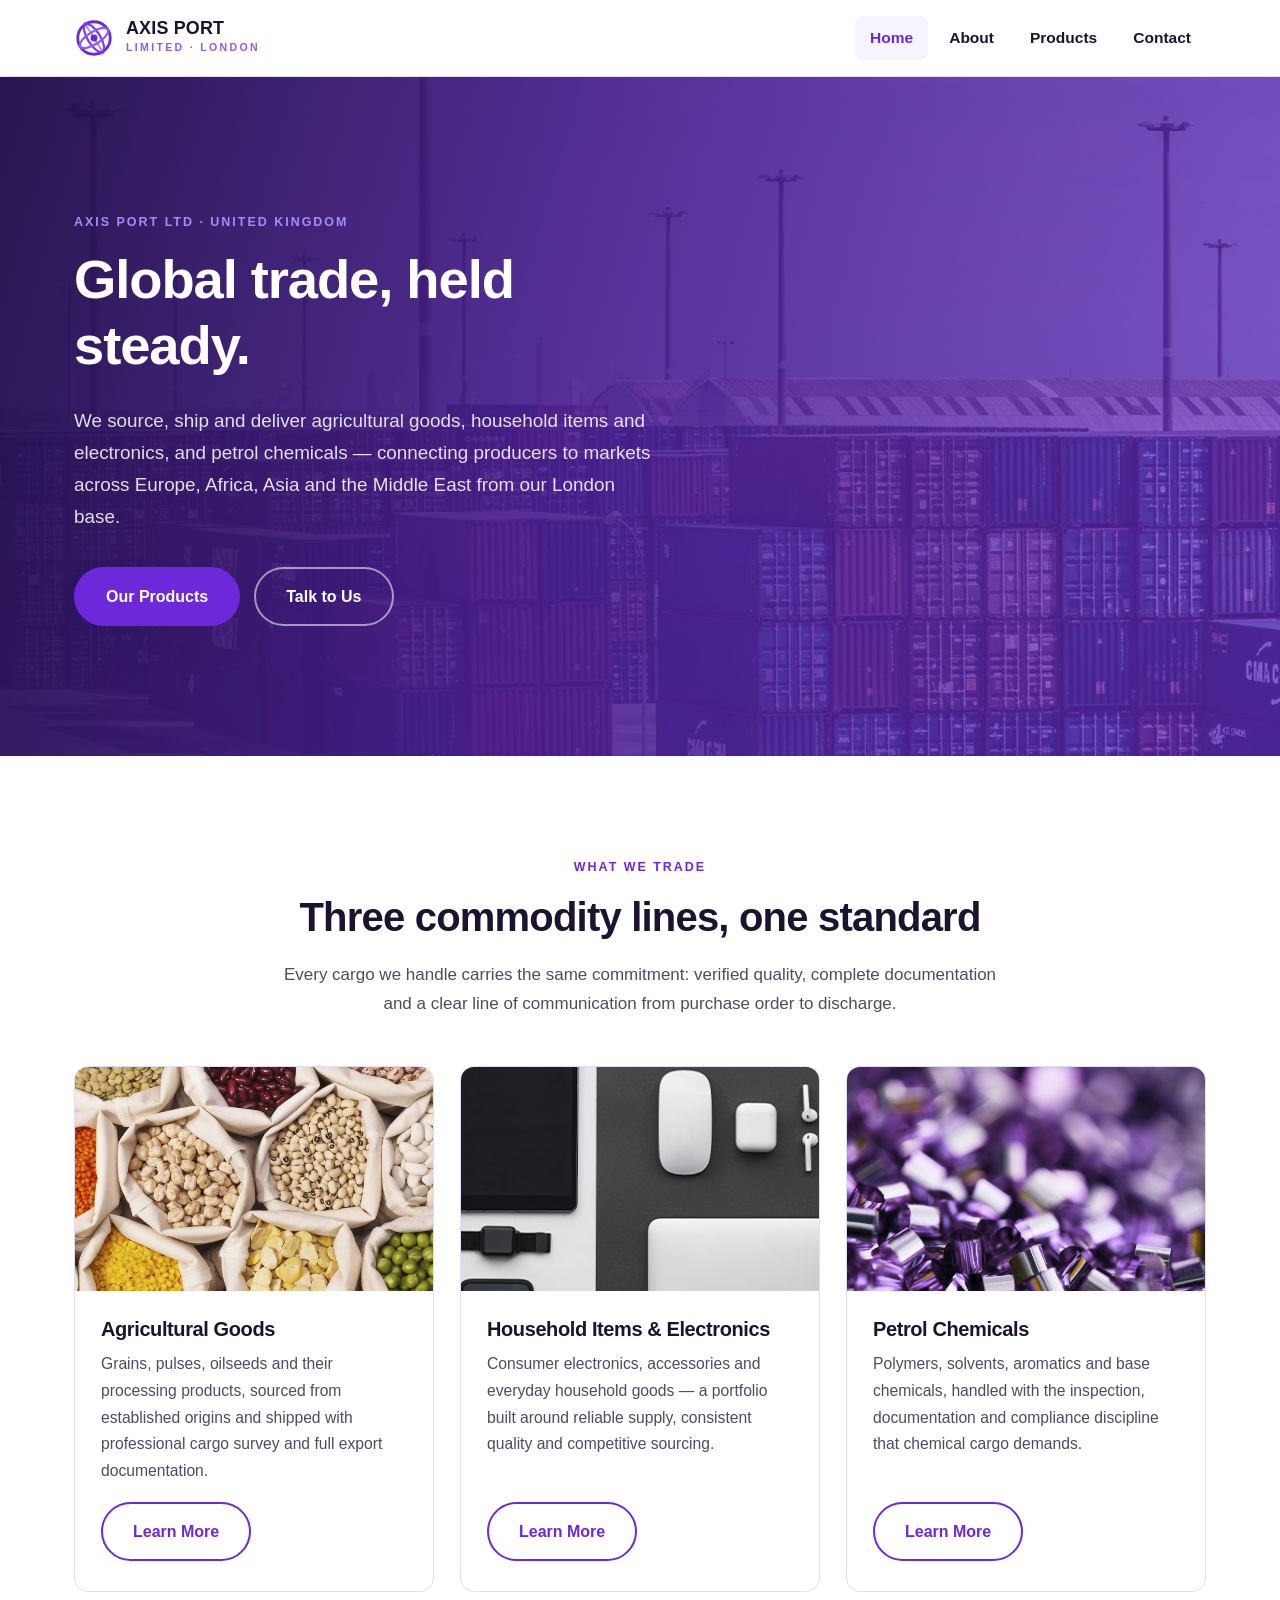
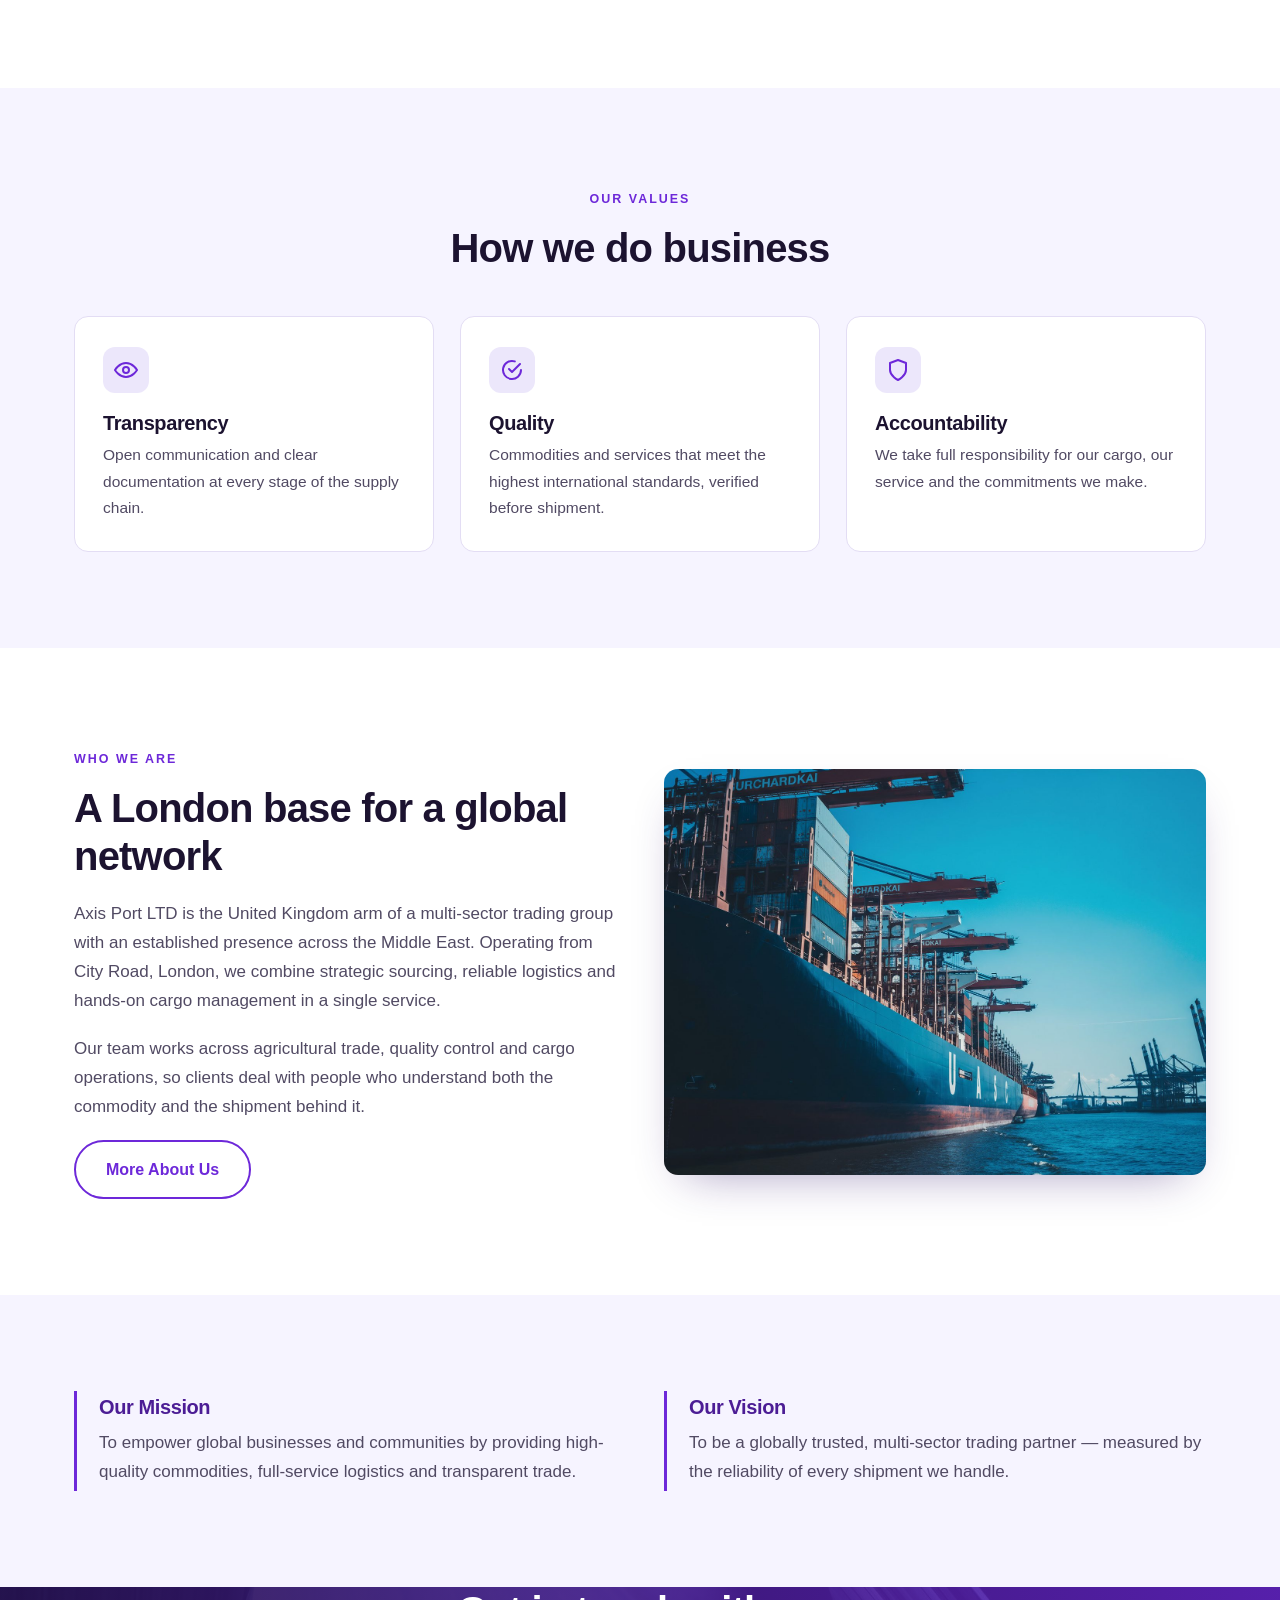
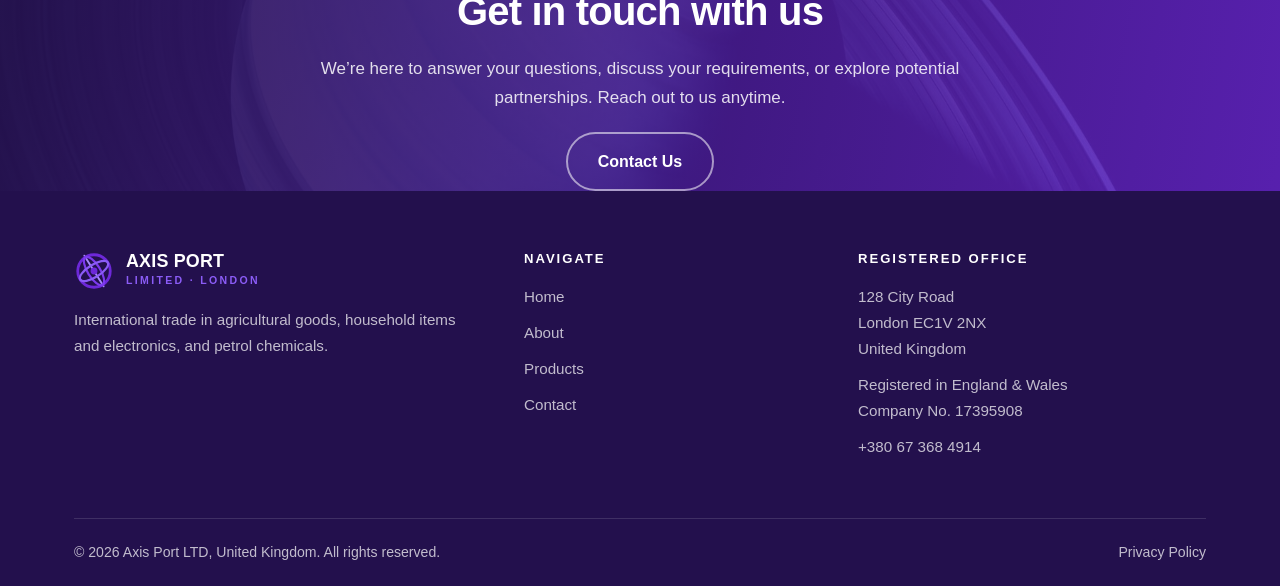
==== index.html @ 53361028 "Axis Port LTD static site Five pages, one stylesheet, no build step. Mobile nav is a checkbox and a " ====
<!DOCTYPE html>
<html lang="en-GB">
<head>
<meta charset="utf-8">
<meta name="viewport" content="width=device-width, initial-scale=1">
<title>Axis Port LTD — International Trade | London, United Kingdom</title>
<meta name="description" content="Axis Port LTD is a London-based international trading company supplying agricultural goods, household items and electronics, and petrol chemicals to markets worldwide.">
<link rel="canonical" href="https://axisport.uk/">
<meta property="og:type" content="website">
<meta property="og:site_name" content="Axis Port LTD">
<meta property="og:url" content="https://axisport.uk/">
<meta property="og:title" content="Axis Port LTD — International Trade | London, United Kingdom">
<meta property="og:description" content="Axis Port LTD is a London-based international trading company supplying agricultural goods, household items and electronics, and petrol chemicals to markets worldwide.">
<meta property="og:image" content="https://axisport.uk/img/og-card.jpg">
<meta property="og:image:width" content="1200">
<meta property="og:image:height" content="630">
<meta name="twitter:card" content="summary_large_image">
<link rel="icon" href="favicon.svg" type="image/svg+xml">
<link rel="stylesheet" href="css/style.css">
</head>
<body>

<header class="site-header">
  <div class="wrap">
    <a class="brand" href="index.html">
      <img src="img/logo-mark.svg" alt="" width="40" height="40">
      <span>
        <span class="brand-name">AXIS PORT</span>
        <span class="brand-sub">Limited &middot; London</span>
      </span>
    </a>
    <input type="checkbox" id="nav-toggle">
    <label class="nav-btn" for="nav-toggle" aria-label="Menu"><span></span></label>
    <nav class="nav">
      <a href="index.html" aria-current="page">Home</a>
      <a href="about.html">About</a>
      <a href="products.html">Products</a>
      <a href="contact.html">Contact</a>
    </nav>
  </div>
</header>

<div class="hero">
  <img class="hero-bg" src="img/hero-port.jpg" alt="" aria-hidden="true">
  <div class="wrap">
    <span class="eyebrow">Axis Port LTD &middot; United Kingdom</span>
    <h1>Global trade, held steady.</h1>
    <p>We source, ship and deliver agricultural goods, household items and electronics, and petrol chemicals &mdash; connecting producers to markets across Europe, Africa, Asia and the Middle East from our London base.</p>
    <div class="hero-actions">
      <a class="btn btn-primary" href="products.html">Our Products</a>
      <a class="btn btn-ghost" href="contact.html">Talk to Us</a>
    </div>
  </div>
</div>

<section>
  <div class="wrap">
    <div class="center measure" style="margin-bottom:48px">
      <span class="eyebrow">What we trade</span>
      <h2>Three commodity lines, one standard</h2>
      <p>Every cargo we handle carries the same commitment: verified quality, complete documentation and a clear line of communication from purchase order to discharge.</p>
    </div>

    <div class="grid grid-3">
      <article class="card">
        <img class="card-img" src="img/agricultural.jpg" alt="Grains, pulses and oilseeds">
        <div class="card-body">
          <h3>Agricultural Goods</h3>
          <p>Grains, pulses, oilseeds and their processing products, sourced from established origins and shipped with professional cargo survey and full export documentation.</p>
          <a class="btn btn-outline" href="products.html#agricultural">Learn More</a>
        </div>
      </article>

      <article class="card">
        <img class="card-img" src="img/electronics.jpg" alt="Consumer electronics and accessories">
        <div class="card-body">
          <h3>Household Items &amp; Electronics</h3>
          <p>Consumer electronics, accessories and everyday household goods &mdash; a portfolio built around reliable supply, consistent quality and competitive sourcing.</p>
          <a class="btn btn-outline" href="products.html#household">Learn More</a>
        </div>
      </article>

      <article class="card">
        <img class="card-img img-oil" src="img/petrochemicals.jpg" alt="Petrol chemical products">
        <div class="card-body">
          <h3>Petrol Chemicals</h3>
          <p>Polymers, solvents, aromatics and base chemicals, handled with the inspection, documentation and compliance discipline that chemical cargo demands.</p>
          <a class="btn btn-outline" href="products.html#petrol-chemicals">Learn More</a>
        </div>
      </article>
    </div>
  </div>
</section>

<section class="section-tint">
  <div class="wrap">
    <div class="center measure" style="margin-bottom:44px">
      <span class="eyebrow">Our values</span>
      <h2>How we do business</h2>
    </div>
    <div class="grid grid-3">
      <div class="value">
        <div class="icon"><svg viewBox="0 0 24 24" fill="none" stroke="currentColor" stroke-width="2" stroke-linecap="round" stroke-linejoin="round"><path d="M1 12s4-7 11-7 11 7 11 7-4 7-11 7S1 12 1 12z"/><circle cx="12" cy="12" r="3"/></svg></div>
        <h3>Transparency</h3>
        <p>Open communication and clear documentation at every stage of the supply chain.</p>
      </div>
      <div class="value">
        <div class="icon"><svg viewBox="0 0 24 24" fill="none" stroke="currentColor" stroke-width="2" stroke-linecap="round" stroke-linejoin="round"><path d="M9 11l3 3 8-8"/><path d="M21 12a9 9 0 11-6.2-8.6"/></svg></div>
        <h3>Quality</h3>
        <p>Commodities and services that meet the highest international standards, verified before shipment.</p>
      </div>
      <div class="value">
        <div class="icon"><svg viewBox="0 0 24 24" fill="none" stroke="currentColor" stroke-width="2" stroke-linecap="round" stroke-linejoin="round"><path d="M12 22s8-4 8-10V5l-8-3-8 3v7c0 6 8 10 8 10z"/></svg></div>
        <h3>Accountability</h3>
        <p>We take full responsibility for our cargo, our service and the commitments we make.</p>
      </div>
    </div>
  </div>
</section>

<section>
  <div class="wrap grid grid-2">
    <div>
      <span class="eyebrow">Who we are</span>
      <h2>A London base for a global network</h2>
      <p>Axis Port LTD is the United Kingdom arm of a multi-sector trading group with an established presence across the Middle East. Operating from City Road, London, we combine strategic sourcing, reliable logistics and hands-on cargo management in a single service.</p>
      <p>Our team works across agricultural trade, quality control and cargo operations, so clients deal with people who understand both the commodity and the shipment behind it.</p>
      <a class="btn btn-outline" href="about.html">More About Us</a>
    </div>
    <img class="split-img" src="img/ship.jpg" alt="Container vessel loading at port">
  </div>
</section>

<section class="section-tint">
  <div class="wrap grid grid-2">
    <div class="pillar">
      <h3>Our Mission</h3>
      <p>To empower global businesses and communities by providing high-quality commodities, full-service logistics and transparent trade.</p>
    </div>
    <div class="pillar">
      <h3>Our Vision</h3>
      <p>To be a globally trusted, multi-sector trading partner &mdash; measured by the reliability of every shipment we handle.</p>
    </div>
  </div>
</section>

<div class="cta">
  <img class="cta-bg" src="img/cta.jpg" alt="" aria-hidden="true">
  <section class="wrap center measure">
    <h2>Get in touch with us</h2>
    <p>We&rsquo;re here to answer your questions, discuss your requirements, or explore potential partnerships. Reach out to us anytime.</p>
    <a class="btn btn-ghost" href="contact.html">Contact Us</a>
  </section>
</div>

<footer class="site-footer">
  <div class="wrap">
    <div class="footer-grid">
      <div>
        <a class="brand" href="index.html" style="margin-bottom:16px">
          <img src="img/logo-mark.svg" alt="" width="40" height="40">
          <span>
            <span class="brand-name">AXIS PORT</span>
            <span class="brand-sub">Limited &middot; London</span>
          </span>
        </a>
        <p>International trade in agricultural goods, household items and electronics, and petrol chemicals.</p>
      </div>
      <div>
        <h4>Navigate</h4>
        <ul>
          <li><a href="index.html">Home</a></li>
          <li><a href="about.html">About</a></li>
          <li><a href="products.html">Products</a></li>
          <li><a href="contact.html">Contact</a></li>
        </ul>
      </div>
      <div>
        <h4>Registered Office</h4>
        <ul>
          <li>128 City Road<br>London EC1V 2NX<br>United Kingdom</li>
          <li>Registered in England &amp; Wales<br>Company No. 17395908</li>
          <li><a href="tel:+380673684914">+380 67 368 4914</a></li>
        </ul>
      </div>
    </div>
    <div class="footer-bottom">
      <span>&copy; 2026 Axis Port LTD, United Kingdom. All rights reserved.</span>
      <a href="privacy.html">Privacy Policy</a>
    </div>
  </div>
</footer>

</body>
</html>
---- css/style.css ----
/* Axis Port LTD — one stylesheet, no build step, no dependencies. */

:root {
  --purple: #6d28d9;
  --purple-dark: #4c1d95;
  --purple-deep: #23104d;
  --purple-light: #8b5cf6;
  --purple-pale: #a78bfa;
  --tint: #f6f4ff;
  --tint-2: #ece7fb;
  --ink: #1c1330;
  --body: #514a63;
  --line: #e3ddf4;
  --white: #fff;
  --wrap: 1180px;
  --radius: 14px;
  --shadow: 0 18px 45px -22px rgba(45, 16, 105, .45);
}

* { box-sizing: border-box; }

html { scroll-behavior: smooth; }

body {
  margin: 0;
  font: 400 17px/1.7 -apple-system, BlinkMacSystemFont, "Segoe UI", Roboto, "Helvetica Neue", Arial, sans-serif;
  color: var(--body);
  background: var(--white);
  -webkit-font-smoothing: antialiased;
}

h1, h2, h3, h4 { color: var(--ink); line-height: 1.2; margin: 0 0 .5em; font-weight: 700; letter-spacing: -.02em; }
h1 { font-size: clamp(2.1rem, 5vw, 3.4rem); }
h2 { font-size: clamp(1.7rem, 3.6vw, 2.5rem); }
h3 { font-size: 1.25rem; }
p { margin: 0 0 1.1em; }
a { color: var(--purple); }
img { max-width: 100%; display: block; }

.wrap { width: 100%; max-width: var(--wrap); margin: 0 auto; padding: 0 24px; }
.eyebrow {
  display: inline-block; font-size: .78rem; font-weight: 700; letter-spacing: .16em;
  text-transform: uppercase; color: var(--purple); margin-bottom: 14px;
}
.lead { font-size: 1.15rem; }
.center { text-align: center; }
.measure { max-width: 720px; margin-inline: auto; }

/* ---------- buttons ---------- */
.btn {
  display: inline-block; padding: 14px 30px; border-radius: 999px; text-decoration: none;
  font-weight: 600; font-size: 1rem; border: 2px solid transparent; transition: .18s ease;
}
.btn-primary { background: var(--purple); color: var(--white); box-shadow: var(--shadow); }
.btn-primary:hover { background: var(--purple-dark); transform: translateY(-2px); }
.btn-ghost { border-color: rgba(255, 255, 255, .55); color: var(--white); }
.btn-ghost:hover { background: var(--white); color: var(--purple-dark); border-color: var(--white); }
.btn-outline { border-color: var(--purple); color: var(--purple); }
.btn-outline:hover { background: var(--purple); color: var(--white); }

/* ---------- header ---------- */
.site-header {
  position: sticky; top: 0; z-index: 50; background: rgba(255, 255, 255, .94);
  backdrop-filter: blur(10px); border-bottom: 1px solid var(--line);
}
.site-header .wrap { display: flex; align-items: center; justify-content: space-between; gap: 20px; min-height: 76px; }

.brand { display: flex; align-items: center; gap: 12px; text-decoration: none; }
.brand svg, .brand img { width: 40px; height: 40px; flex: none; }
.brand-name { display: block; font-weight: 800; font-size: 1.12rem; letter-spacing: .01em; color: var(--ink); line-height: 1.1; }
.brand-sub { display: block; font-size: .66rem; letter-spacing: .22em; text-transform: uppercase; color: var(--purple-light); font-weight: 600; }

.nav { display: flex; align-items: center; gap: 6px; }
.nav a {
  text-decoration: none; color: var(--ink); font-weight: 600; font-size: .97rem;
  padding: 9px 15px; border-radius: 8px;
}
.nav a:hover { background: var(--tint); color: var(--purple); }
.nav a[aria-current="page"] { color: var(--purple); background: var(--tint); }

/* CSS-only mobile menu — no JS */
#nav-toggle { position: absolute; width: 0; height: 0; opacity: 0; pointer-events: none; }
.nav-btn { display: none; cursor: pointer; padding: 10px; border-radius: 8px; line-height: 0; }
.nav-btn:hover { background: var(--tint); }
.nav-btn span, .nav-btn span::before, .nav-btn span::after {
  display: block; width: 24px; height: 2px; background: var(--ink); border-radius: 2px; content: "";
}
.nav-btn span::before { transform: translateY(-7px); }
.nav-btn span::after { transform: translateY(5px); }

/* ---------- hero ---------- */
.hero { position: relative; color: var(--white); overflow: hidden; background: var(--purple-deep); }
.hero::before {
  content: ""; position: absolute; inset: 0;
  background: linear-gradient(105deg, rgba(35, 16, 77, .96) 0%, rgba(76, 29, 149, .88) 45%, rgba(109, 40, 217, .62) 100%);
  z-index: 1;
}
.hero-bg { position: absolute; inset: 0; width: 100%; height: 100%; object-fit: cover; filter: saturate(.55); }
.hero .wrap { position: relative; z-index: 2; padding-block: clamp(72px, 12vw, 130px); }
.hero h1 { color: var(--white); max-width: 15ch; }
.hero .eyebrow { color: var(--purple-pale); }
.hero p { color: rgba(255, 255, 255, .86); font-size: 1.18rem; max-width: 56ch; }
.hero-actions { display: flex; flex-wrap: wrap; gap: 14px; margin-top: 34px; }

.page-head { background: linear-gradient(115deg, var(--purple-deep), var(--purple-dark) 70%); color: var(--white); }
.page-head .wrap { padding-block: clamp(56px, 8vw, 92px); }
.page-head h1 { color: var(--white); margin: 0; }
.page-head p { color: rgba(255, 255, 255, .82); max-width: 62ch; margin: 14px 0 0; }

/* ---------- sections ---------- */
section { padding-block: clamp(56px, 8vw, 96px); }
.section-tint { background: var(--tint); }

.grid { display: grid; gap: 26px; }
.grid-3 { grid-template-columns: repeat(auto-fit, minmax(280px, 1fr)); }
.grid-2 { grid-template-columns: repeat(auto-fit, minmax(320px, 1fr)); align-items: center; gap: 48px; }

/* product / service cards */
.card {
  background: var(--white); border: 1px solid var(--line); border-radius: var(--radius);
  overflow: hidden; display: flex; flex-direction: column; transition: .2s ease;
}
.card:hover { transform: translateY(-4px); box-shadow: var(--shadow); border-color: var(--purple-pale); }
.card-img { aspect-ratio: 16 / 10; width: 100%; object-fit: cover; }
.card-body { padding: 26px 26px 30px; flex: 1; display: flex; flex-direction: column; }
.card-body p { font-size: .98rem; }
.card-body .btn { align-self: flex-start; margin-top: auto; }

/* petrochemicals photo is a stand-in: teal source shifted onto the brand purple.
   ponytail: delete this rule once a real petrochemicals photograph replaces img/petrochemicals.jpg */
.img-oil { filter: hue-rotate(85deg) saturate(.85); }

/* values */
.value { background: var(--white); border-radius: var(--radius); padding: 30px 28px; border: 1px solid var(--line); }
.value .icon {
  width: 46px; height: 46px; border-radius: 12px; background: var(--tint-2); color: var(--purple);
  display: grid; place-items: center; margin-bottom: 18px;
}
.value .icon svg { width: 24px; height: 24px; }
.value h3 { margin-bottom: .35em; }
.value p { margin: 0; font-size: .97rem; }

/* split image blocks */
.split-img { border-radius: var(--radius); box-shadow: var(--shadow); width: 100%; aspect-ratio: 4 / 3; object-fit: cover; }

/* mission / vision */
.pillar { border-left: 3px solid var(--purple); padding: 4px 0 4px 22px; }
.pillar h3 { color: var(--purple-dark); }
.pillar p { margin: 0; }

/* product detail rows */
.detail { display: grid; grid-template-columns: repeat(auto-fit, minmax(320px, 1fr)); gap: 48px; align-items: center; }
.detail + .detail { margin-top: clamp(56px, 8vw, 90px); }
.detail:nth-child(even) .detail-media { order: 2; }
.ticks { list-style: none; padding: 0; margin: 0 0 1.2em; }
.ticks li { position: relative; padding-left: 30px; margin-bottom: 10px; }
.ticks li::before {
  content: ""; position: absolute; left: 0; top: .55em; width: 14px; height: 8px;
  border-left: 2.5px solid var(--purple); border-bottom: 2.5px solid var(--purple);
  transform: rotate(-45deg);
}

/* ---------- CTA band ---------- */
.cta { position: relative; color: var(--white); background: var(--purple-deep); overflow: hidden; }
.cta::before {
  content: ""; position: absolute; inset: 0; z-index: 1;
  background: linear-gradient(100deg, rgba(35, 16, 77, .95), rgba(109, 40, 217, .8));
}
.cta-bg { position: absolute; inset: 0; width: 100%; height: 100%; object-fit: cover; }
.cta .wrap { position: relative; z-index: 2; }
.cta h2 { color: var(--white); }
.cta p { color: rgba(255, 255, 255, .85); }

/* ---------- contact ---------- */
.contact-grid { display: grid; grid-template-columns: minmax(280px, 380px) 1fr; gap: 48px; align-items: start; }
.info-item { display: flex; gap: 16px; margin-bottom: 28px; }
.info-item .icon {
  width: 42px; height: 42px; flex: none; border-radius: 11px; background: var(--tint-2);
  color: var(--purple); display: grid; place-items: center;
}
.info-item .icon svg { width: 21px; height: 21px; }
.info-item h3 { font-size: .8rem; letter-spacing: .14em; text-transform: uppercase; color: var(--purple); margin-bottom: 4px; }
.info-item p { margin: 0; color: var(--ink); }
.info-item a { color: var(--ink); text-decoration: none; }
.info-item a:hover { color: var(--purple); text-decoration: underline; }

form { background: var(--tint); border: 1px solid var(--line); border-radius: var(--radius); padding: 32px; }
label { display: block; font-weight: 600; font-size: .9rem; color: var(--ink); margin-bottom: 7px; }
form input, form textarea {
  width: 100%; padding: 13px 15px; margin-bottom: 20px; font: inherit; font-size: 1rem;
  color: var(--ink); background: var(--white); border: 1px solid var(--line); border-radius: 10px;
}
form input:focus, form textarea:focus { outline: 2px solid var(--purple-light); outline-offset: 1px; border-color: transparent; }
textarea { min-height: 150px; resize: vertical; }
button.btn { cursor: pointer; font-family: inherit; }
.form-note { font-size: .85rem; margin: 14px 0 0; }

.map { border: 0; width: 100%; height: 340px; border-radius: var(--radius); filter: grayscale(.3); }

/* ---------- legal pages ---------- */
.prose { max-width: 760px; }
.prose h2 { font-size: 1.4rem; margin-top: 2em; }

/* ---------- footer ---------- */
.site-footer { background: var(--purple-deep); color: rgba(255, 255, 255, .72); padding-block: 60px 0; font-size: .95rem; }
.site-footer h4 { color: var(--white); font-size: .82rem; letter-spacing: .15em; text-transform: uppercase; margin-bottom: 18px; }
.footer-grid { display: grid; grid-template-columns: 1.4fr 1fr 1.2fr; gap: 44px; }
.site-footer .brand-name { color: var(--white); }
.site-footer a { color: rgba(255, 255, 255, .72); text-decoration: none; }
.site-footer a:hover { color: var(--white); text-decoration: underline; }
.site-footer ul { list-style: none; padding: 0; margin: 0; }
.site-footer li { margin-bottom: 10px; }
.footer-bottom {
  margin-top: 48px; border-top: 1px solid rgba(255, 255, 255, .13); padding-block: 22px;
  display: flex; flex-wrap: wrap; gap: 12px; justify-content: space-between; font-size: .88rem;
}

/* ---------- responsive ---------- */
@media (max-width: 860px) {
  .nav-btn { display: block; }
  .nav {
    position: absolute; top: 100%; left: 0; right: 0; flex-direction: column; align-items: stretch;
    background: var(--white); border-bottom: 1px solid var(--line); padding: 10px 16px 18px; gap: 2px; display: none;
  }
  #nav-toggle:checked ~ .nav { display: flex; }
  .nav a { padding: 12px 14px; }
  .contact-grid, .footer-grid { grid-template-columns: 1fr; gap: 36px; }
  .detail:nth-child(even) .detail-media { order: 0; }
}
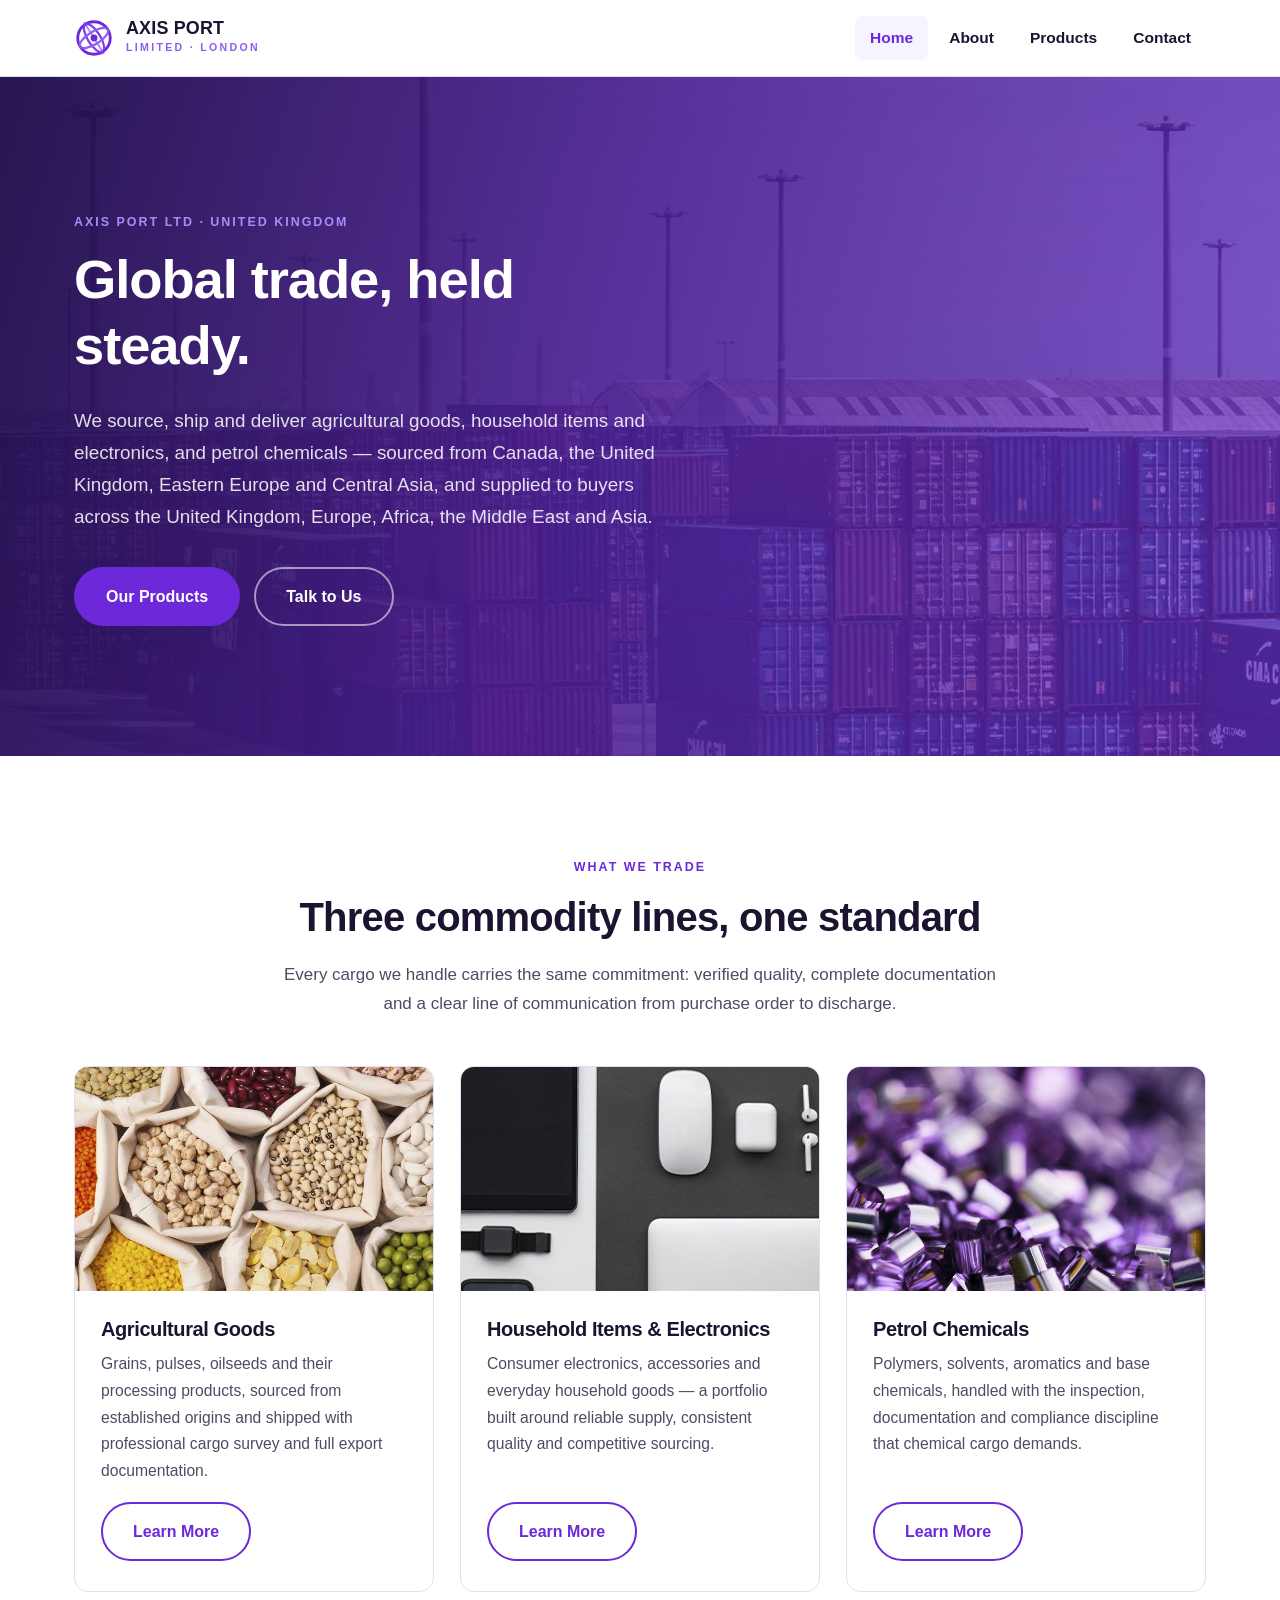
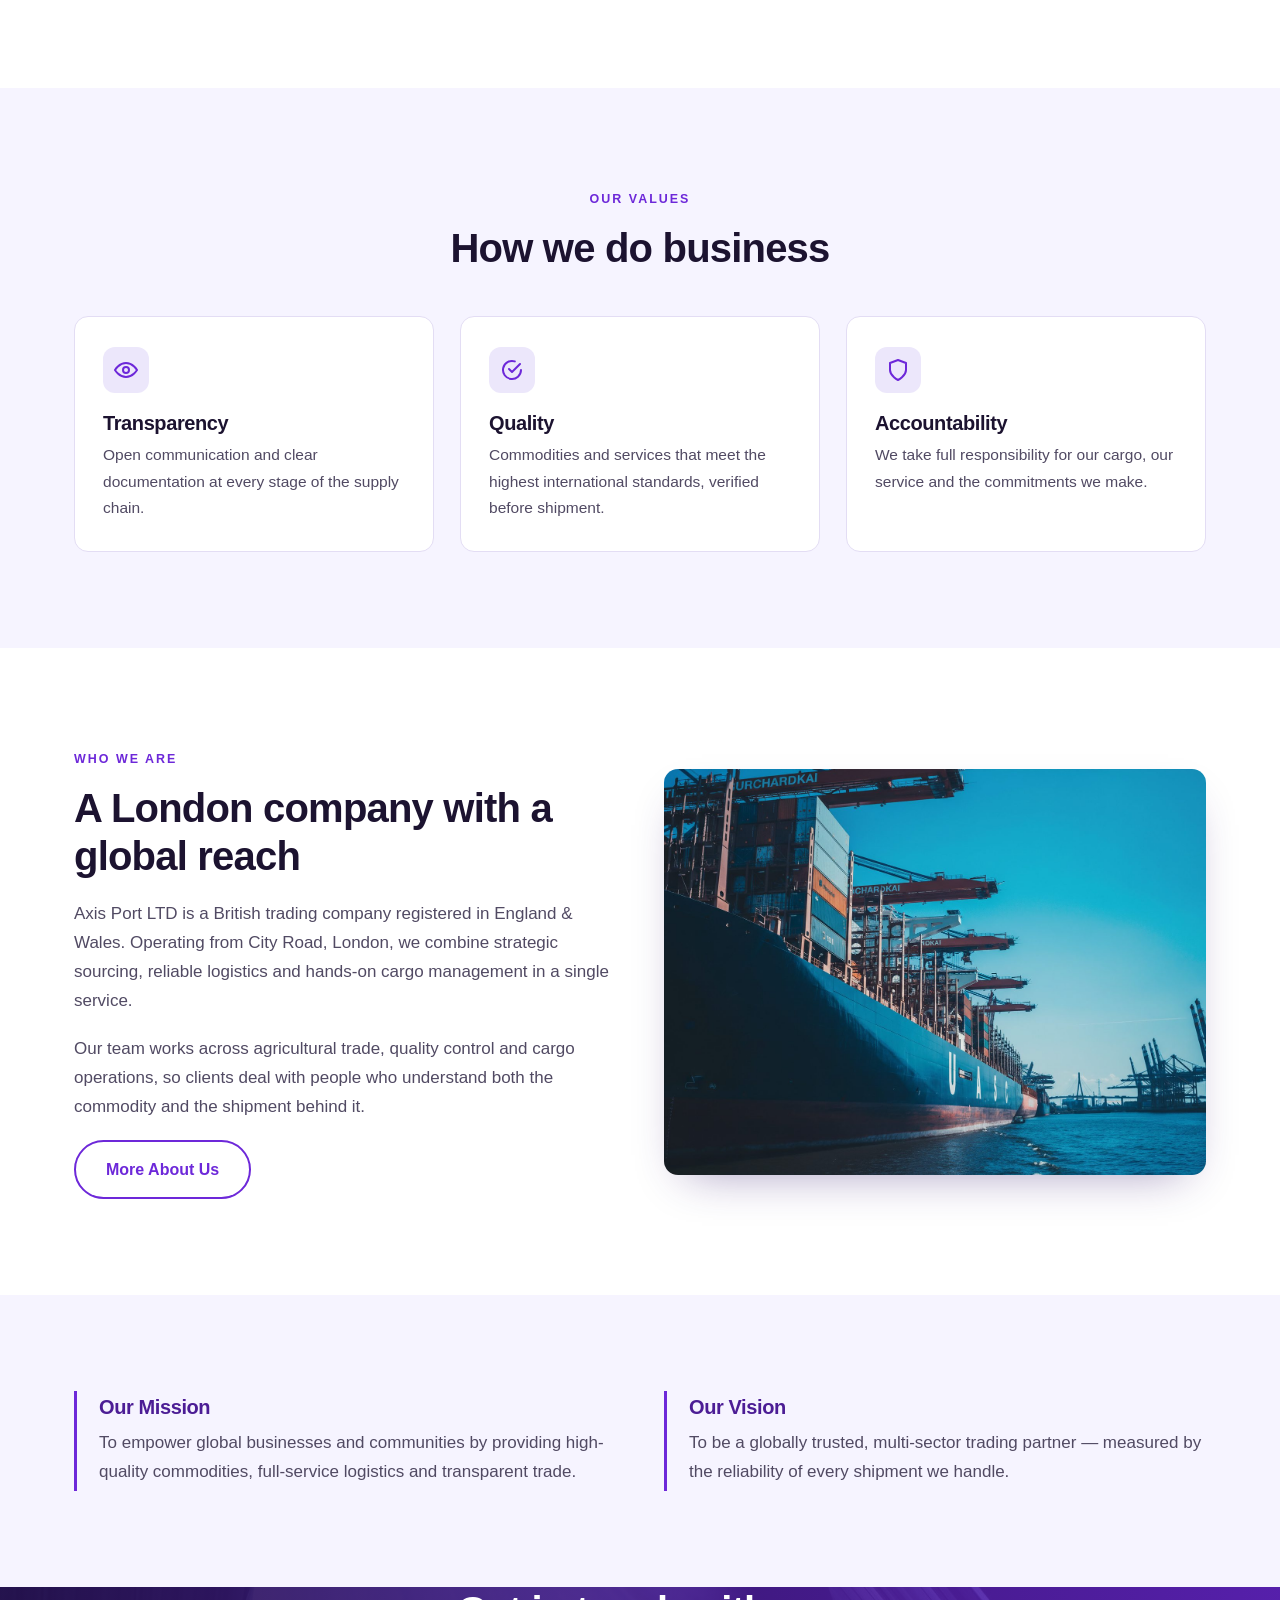
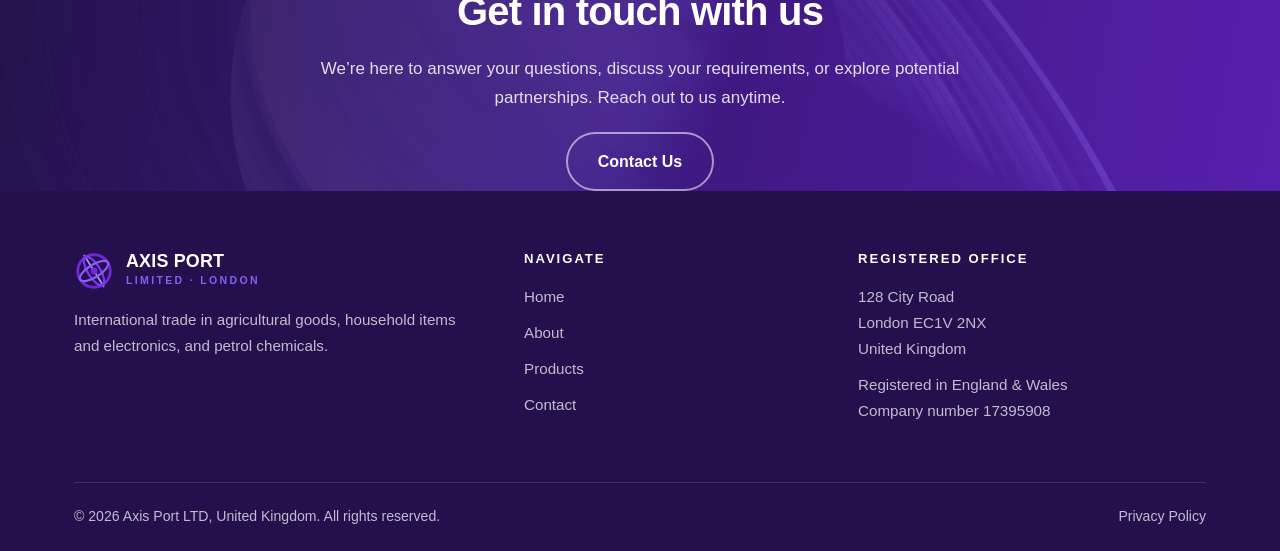
==== commit 7969cb43: "Reposition as a standalone British company; fix Search Console issues - Remove the Ukrainian phone n" ====
--- a/index.html
+++ b/index.html
@@ -4,25 +4,32 @@
 <meta charset="utf-8">
 <meta name="viewport" content="width=device-width, initial-scale=1">
 <title>Axis Port LTD — International Trade | London, United Kingdom</title>
-<meta name="description" content="Axis Port LTD is a London-based international trading company supplying agricultural goods, household items and electronics, and petrol chemicals to markets worldwide.">
+<meta name="description" content="Axis Port LTD is a London-based international trading company supplying agricultural goods, household items and electronics, and petrol chemicals from Canada, the United Kingdom, Eastern Europe and Central Asia to markets worldwide.">
 <link rel="canonical" href="https://axisport.uk/">
 <meta property="og:type" content="website">
+<meta property="og:locale" content="en_GB">
 <meta property="og:site_name" content="Axis Port LTD">
 <meta property="og:url" content="https://axisport.uk/">
 <meta property="og:title" content="Axis Port LTD — International Trade | London, United Kingdom">
-<meta property="og:description" content="Axis Port LTD is a London-based international trading company supplying agricultural goods, household items and electronics, and petrol chemicals to markets worldwide.">
+<meta property="og:description" content="Axis Port LTD is a London-based international trading company supplying agricultural goods, household items and electronics, and petrol chemicals from Canada, the United Kingdom, Eastern Europe and Central Asia to markets worldwide.">
 <meta property="og:image" content="https://axisport.uk/img/og-card.jpg">
 <meta property="og:image:width" content="1200">
 <meta property="og:image:height" content="630">
 <meta name="twitter:card" content="summary_large_image">
 <link rel="icon" href="favicon.svg" type="image/svg+xml">
 <link rel="stylesheet" href="css/style.css">
+<script type="application/ld+json">
+{"@context":"https://schema.org","@type":"Organization","name":"Axis Port LTD","legalName":"Axis Port LTD",
+ "url":"https://axisport.uk/","logo":"https://axisport.uk/img/logo-mark.svg","email":"info@axisport.uk",
+ "identifier":{"@type":"PropertyValue","propertyID":"Companies House","value":"17395908"},
+ "address":{"@type":"PostalAddress","streetAddress":"128 City Road","addressLocality":"London","postalCode":"EC1V 2NX","addressCountry":"GB"}}
+</script>
 </head>
 <body>
 
 <header class="site-header">
   <div class="wrap">
-    <a class="brand" href="index.html">
+    <a class="brand" href="/">
       <img src="img/logo-mark.svg" alt="" width="40" height="40">
       <span>
         <span class="brand-name">AXIS PORT</span>
@@ -32,10 +39,10 @@
     <input type="checkbox" id="nav-toggle">
     <label class="nav-btn" for="nav-toggle" aria-label="Menu"><span></span></label>
     <nav class="nav">
-      <a href="index.html" aria-current="page">Home</a>
-      <a href="about.html">About</a>
-      <a href="products.html">Products</a>
-      <a href="contact.html">Contact</a>
+      <a href="/" aria-current="page">Home</a>
+      <a href="/about">About</a>
+      <a href="/products">Products</a>
+      <a href="/contact">Contact</a>
     </nav>
   </div>
 </header>
@@ -45,10 +52,10 @@
   <div class="wrap">
     <span class="eyebrow">Axis Port LTD &middot; United Kingdom</span>
     <h1>Global trade, held steady.</h1>
-    <p>We source, ship and deliver agricultural goods, household items and electronics, and petrol chemicals &mdash; connecting producers to markets across Europe, Africa, Asia and the Middle East from our London base.</p>
+    <p>We source, ship and deliver agricultural goods, household items and electronics, and petrol chemicals &mdash; sourced from Canada, the United Kingdom, Eastern Europe and Central Asia, and supplied to buyers across the United Kingdom, Europe, Africa, the Middle East and Asia.</p>
     <div class="hero-actions">
-      <a class="btn btn-primary" href="products.html">Our Products</a>
-      <a class="btn btn-ghost" href="contact.html">Talk to Us</a>
+      <a class="btn btn-primary" href="/products">Our Products</a>
+      <a class="btn btn-ghost" href="/contact">Talk to Us</a>
     </div>
   </div>
 </div>
@@ -67,7 +74,7 @@
         <div class="card-body">
           <h3>Agricultural Goods</h3>
           <p>Grains, pulses, oilseeds and their processing products, sourced from established origins and shipped with professional cargo survey and full export documentation.</p>
-          <a class="btn btn-outline" href="products.html#agricultural">Learn More</a>
+          <a class="btn btn-outline" href="/products#agricultural">Learn More</a>
         </div>
       </article>
 
@@ -76,7 +83,7 @@
         <div class="card-body">
           <h3>Household Items &amp; Electronics</h3>
           <p>Consumer electronics, accessories and everyday household goods &mdash; a portfolio built around reliable supply, consistent quality and competitive sourcing.</p>
-          <a class="btn btn-outline" href="products.html#household">Learn More</a>
+          <a class="btn btn-outline" href="/products#household">Learn More</a>
         </div>
       </article>
 
@@ -85,7 +92,7 @@
         <div class="card-body">
           <h3>Petrol Chemicals</h3>
           <p>Polymers, solvents, aromatics and base chemicals, handled with the inspection, documentation and compliance discipline that chemical cargo demands.</p>
-          <a class="btn btn-outline" href="products.html#petrol-chemicals">Learn More</a>
+          <a class="btn btn-outline" href="/products#petrol-chemicals">Learn More</a>
         </div>
       </article>
     </div>
@@ -122,10 +129,10 @@
   <div class="wrap grid grid-2">
     <div>
       <span class="eyebrow">Who we are</span>
-      <h2>A London base for a global network</h2>
-      <p>Axis Port LTD is the United Kingdom arm of a multi-sector trading group with an established presence across the Middle East. Operating from City Road, London, we combine strategic sourcing, reliable logistics and hands-on cargo management in a single service.</p>
+      <h2>A London company with a global reach</h2>
+      <p>Axis Port LTD is a British trading company registered in England &amp; Wales. Operating from City Road, London, we combine strategic sourcing, reliable logistics and hands-on cargo management in a single service.</p>
       <p>Our team works across agricultural trade, quality control and cargo operations, so clients deal with people who understand both the commodity and the shipment behind it.</p>
-      <a class="btn btn-outline" href="about.html">More About Us</a>
+      <a class="btn btn-outline" href="/about">More About Us</a>
     </div>
     <img class="split-img" src="img/ship.jpg" alt="Container vessel loading at port">
   </div>
@@ -149,7 +156,7 @@
   <section class="wrap center measure">
     <h2>Get in touch with us</h2>
     <p>We&rsquo;re here to answer your questions, discuss your requirements, or explore potential partnerships. Reach out to us anytime.</p>
-    <a class="btn btn-ghost" href="contact.html">Contact Us</a>
+    <a class="btn btn-ghost" href="/contact">Contact Us</a>
   </section>
 </div>
 
@@ -157,7 +164,7 @@
   <div class="wrap">
     <div class="footer-grid">
       <div>
-        <a class="brand" href="index.html" style="margin-bottom:16px">
+        <a class="brand" href="/" style="margin-bottom:16px">
           <img src="img/logo-mark.svg" alt="" width="40" height="40">
           <span>
             <span class="brand-name">AXIS PORT</span>
@@ -169,24 +176,23 @@
       <div>
         <h4>Navigate</h4>
         <ul>
-          <li><a href="index.html">Home</a></li>
-          <li><a href="about.html">About</a></li>
-          <li><a href="products.html">Products</a></li>
-          <li><a href="contact.html">Contact</a></li>
+          <li><a href="/">Home</a></li>
+          <li><a href="/about">About</a></li>
+          <li><a href="/products">Products</a></li>
+          <li><a href="/contact">Contact</a></li>
         </ul>
       </div>
       <div>
         <h4>Registered Office</h4>
         <ul>
           <li>128 City Road<br>London EC1V 2NX<br>United Kingdom</li>
-          <li>Registered in England &amp; Wales<br>Company No. 17395908</li>
-          <li><a href="tel:+380673684914">+380 67 368 4914</a></li>
+          <li>Registered in England &amp; Wales<br>Company number 17395908</li>
         </ul>
       </div>
     </div>
     <div class="footer-bottom">
       <span>&copy; 2026 Axis Port LTD, United Kingdom. All rights reserved.</span>
-      <a href="privacy.html">Privacy Policy</a>
+      <a href="/privacy">Privacy Policy</a>
     </div>
   </div>
 </footer>
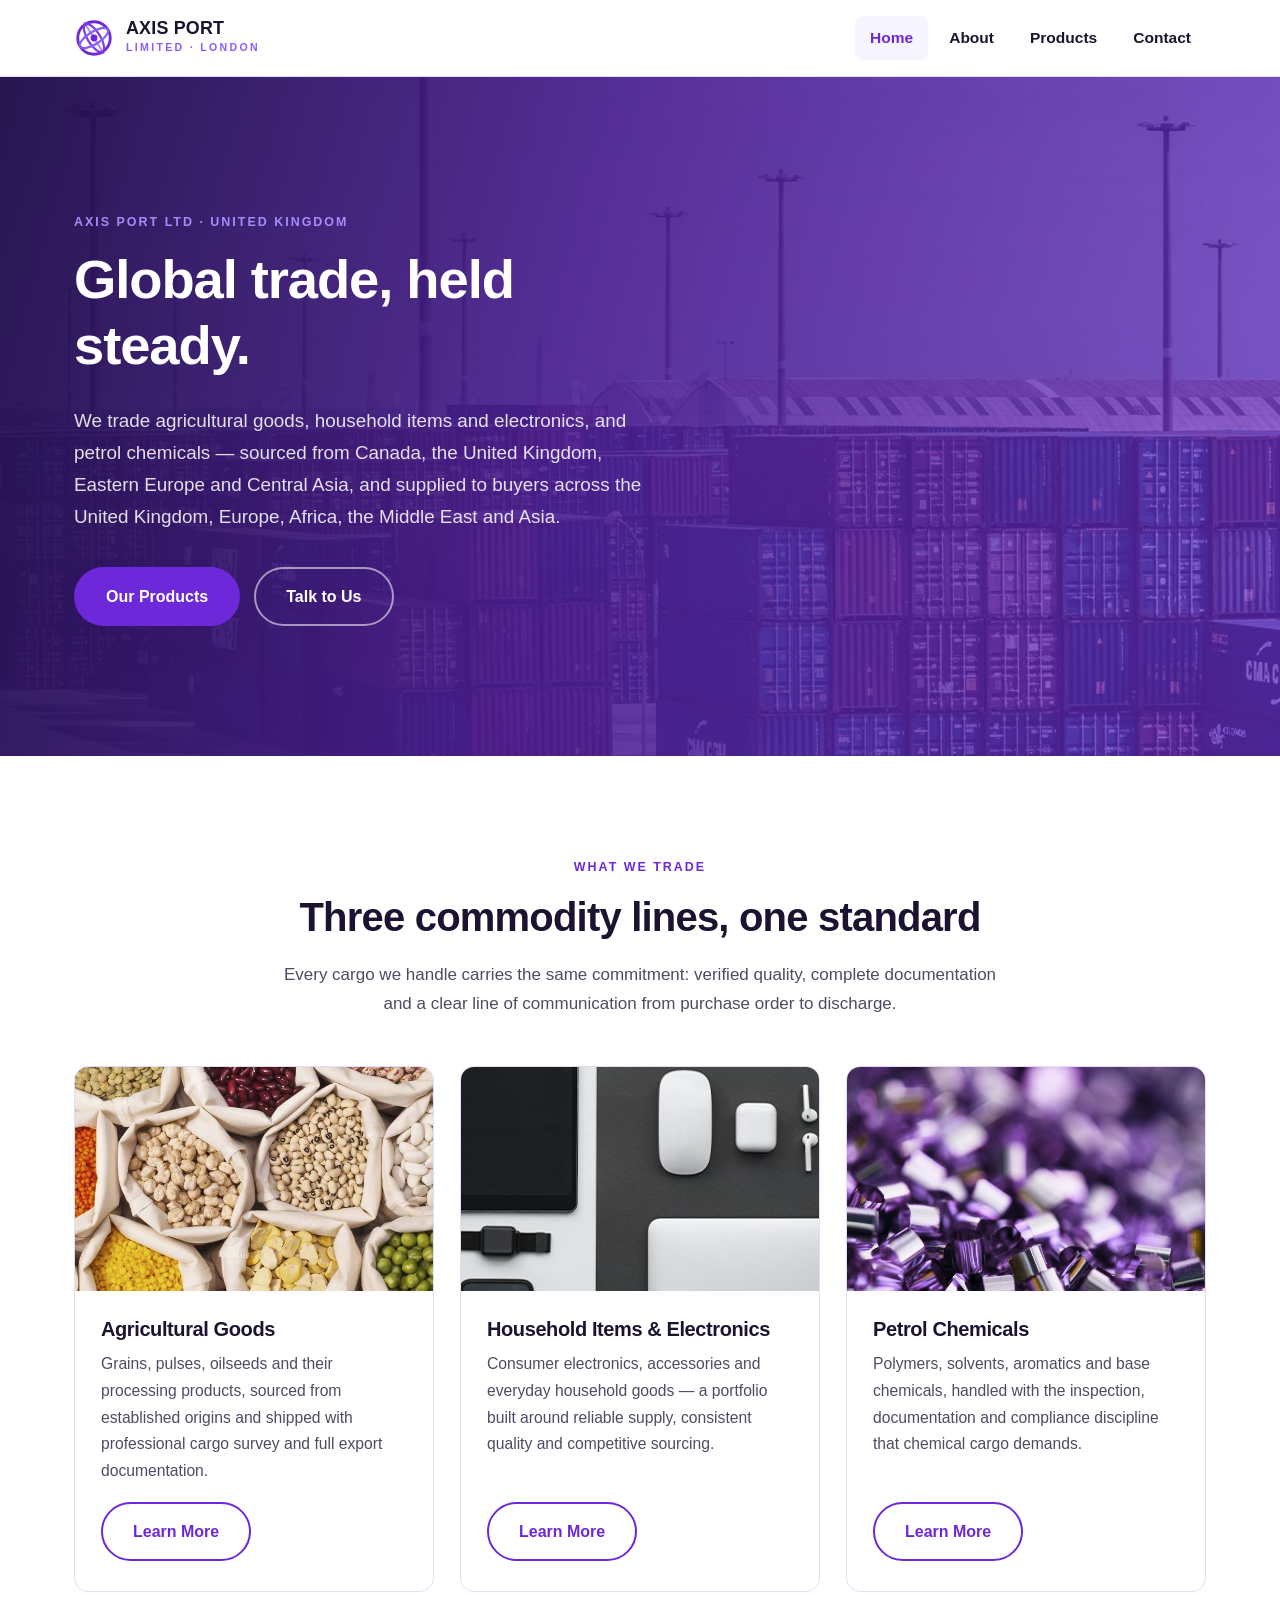
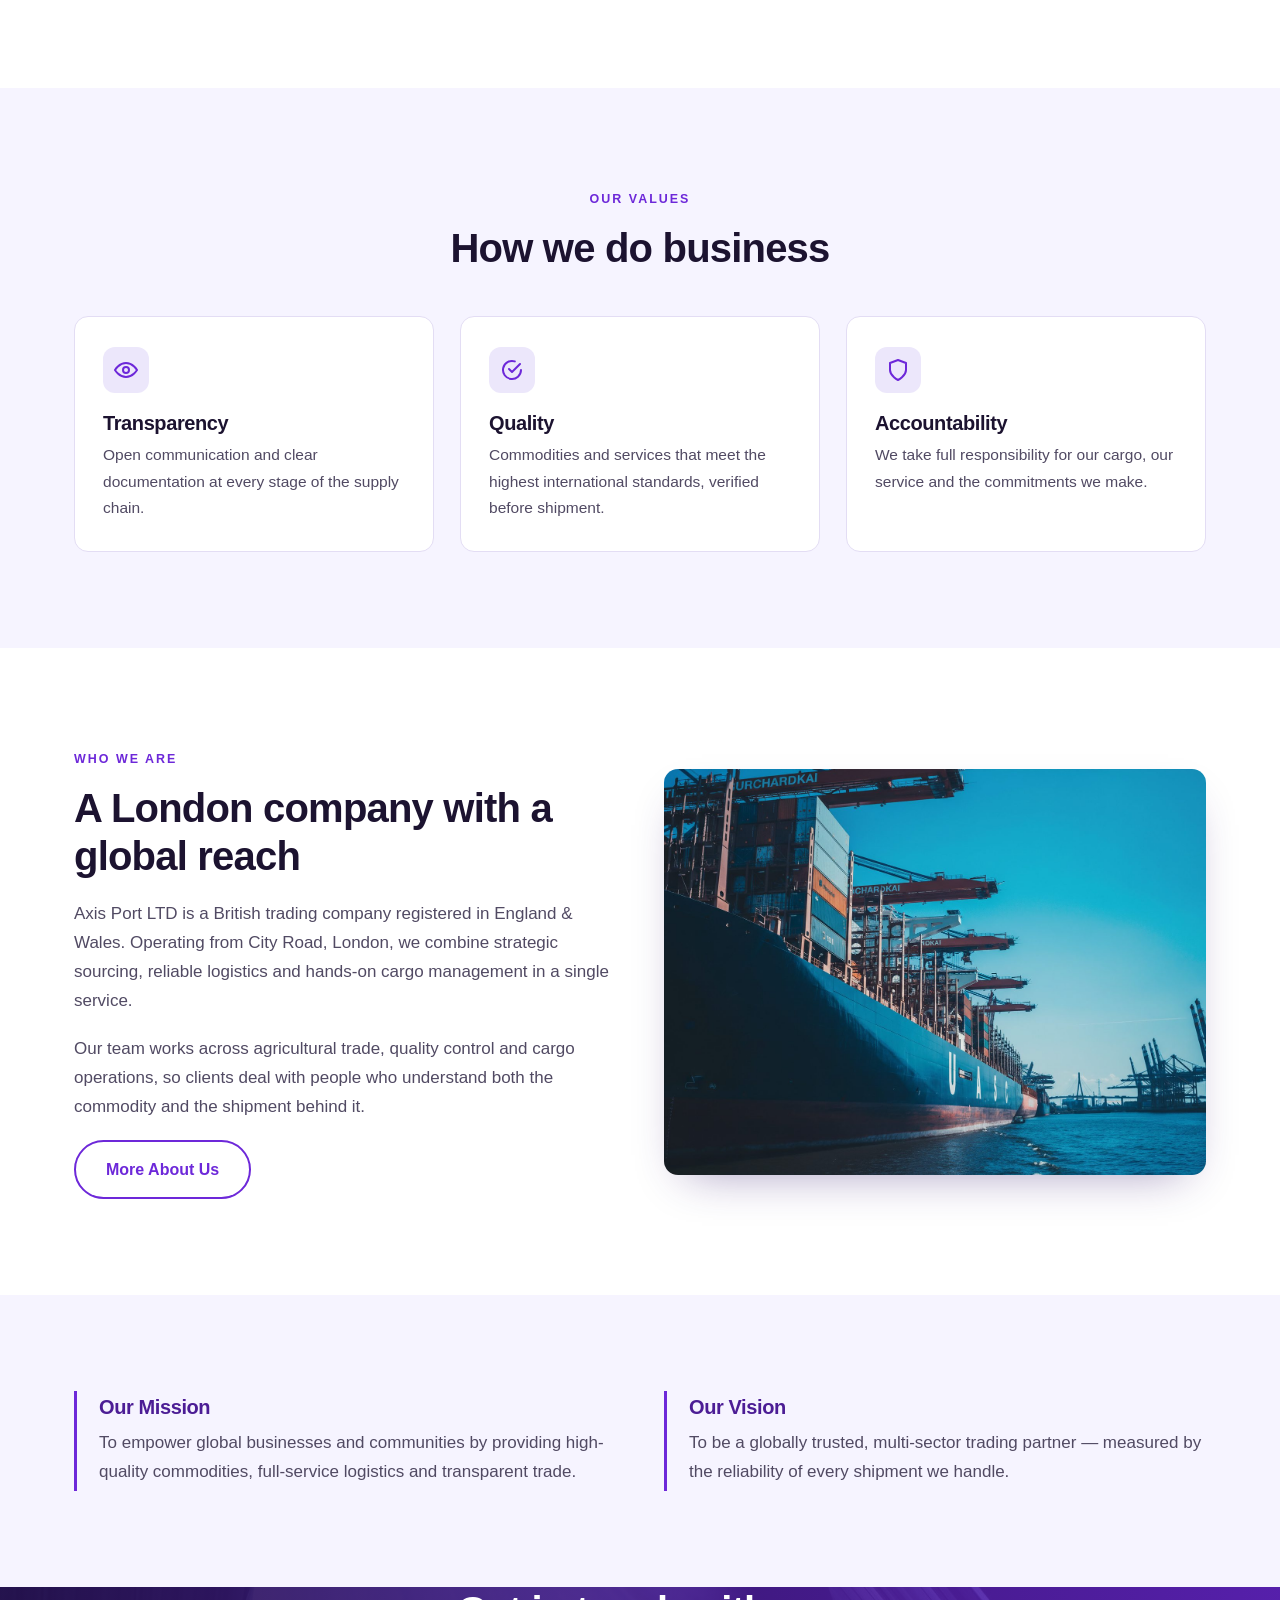
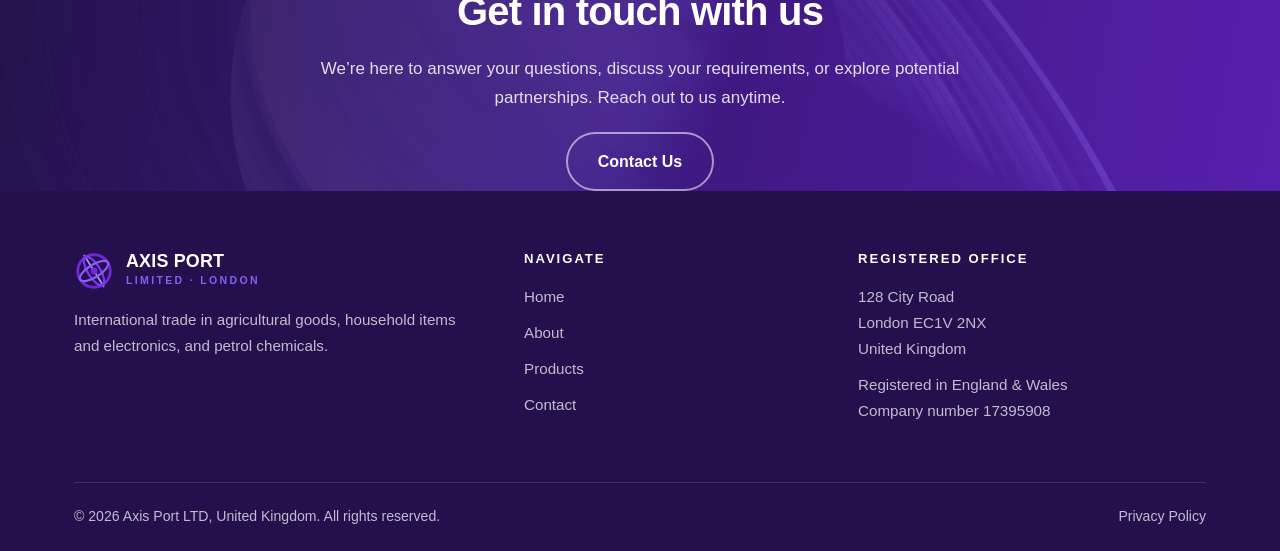
==== commit a6a3f79c: "Home hero: drop repeated 'source' Co-Authored-By: Claude Opus 5.5 (1M context) <noreply@anthropic.co" ====
--- a/index.html
+++ b/index.html
@@ -52,7 +52,7 @@
   <div class="wrap">
     <span class="eyebrow">Axis Port LTD &middot; United Kingdom</span>
     <h1>Global trade, held steady.</h1>
-    <p>We source, ship and deliver agricultural goods, household items and electronics, and petrol chemicals &mdash; sourced from Canada, the United Kingdom, Eastern Europe and Central Asia, and supplied to buyers across the United Kingdom, Europe, Africa, the Middle East and Asia.</p>
+    <p>We trade agricultural goods, household items and electronics, and petrol chemicals &mdash; sourced from Canada, the United Kingdom, Eastern Europe and Central Asia, and supplied to buyers across the United Kingdom, Europe, Africa, the Middle East and Asia.</p>
     <div class="hero-actions">
       <a class="btn btn-primary" href="/products">Our Products</a>
       <a class="btn btn-ghost" href="/contact">Talk to Us</a>
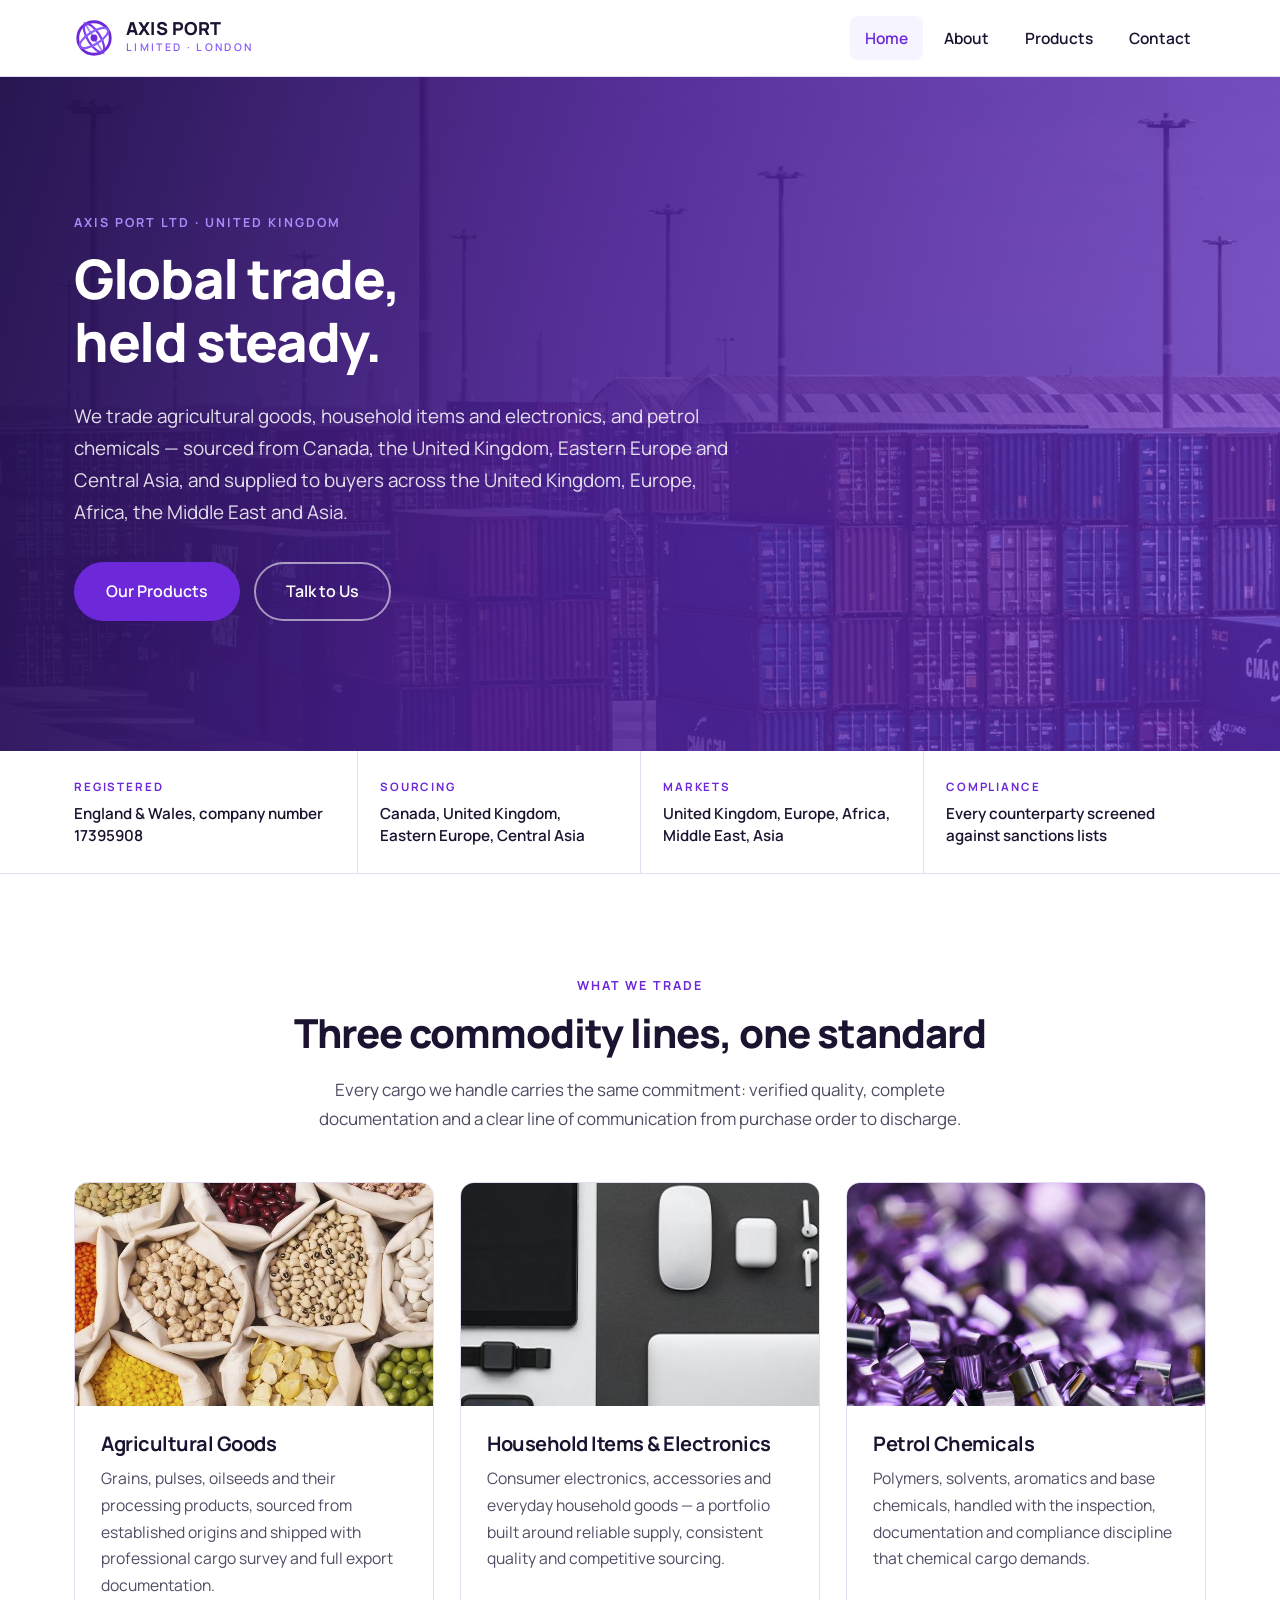
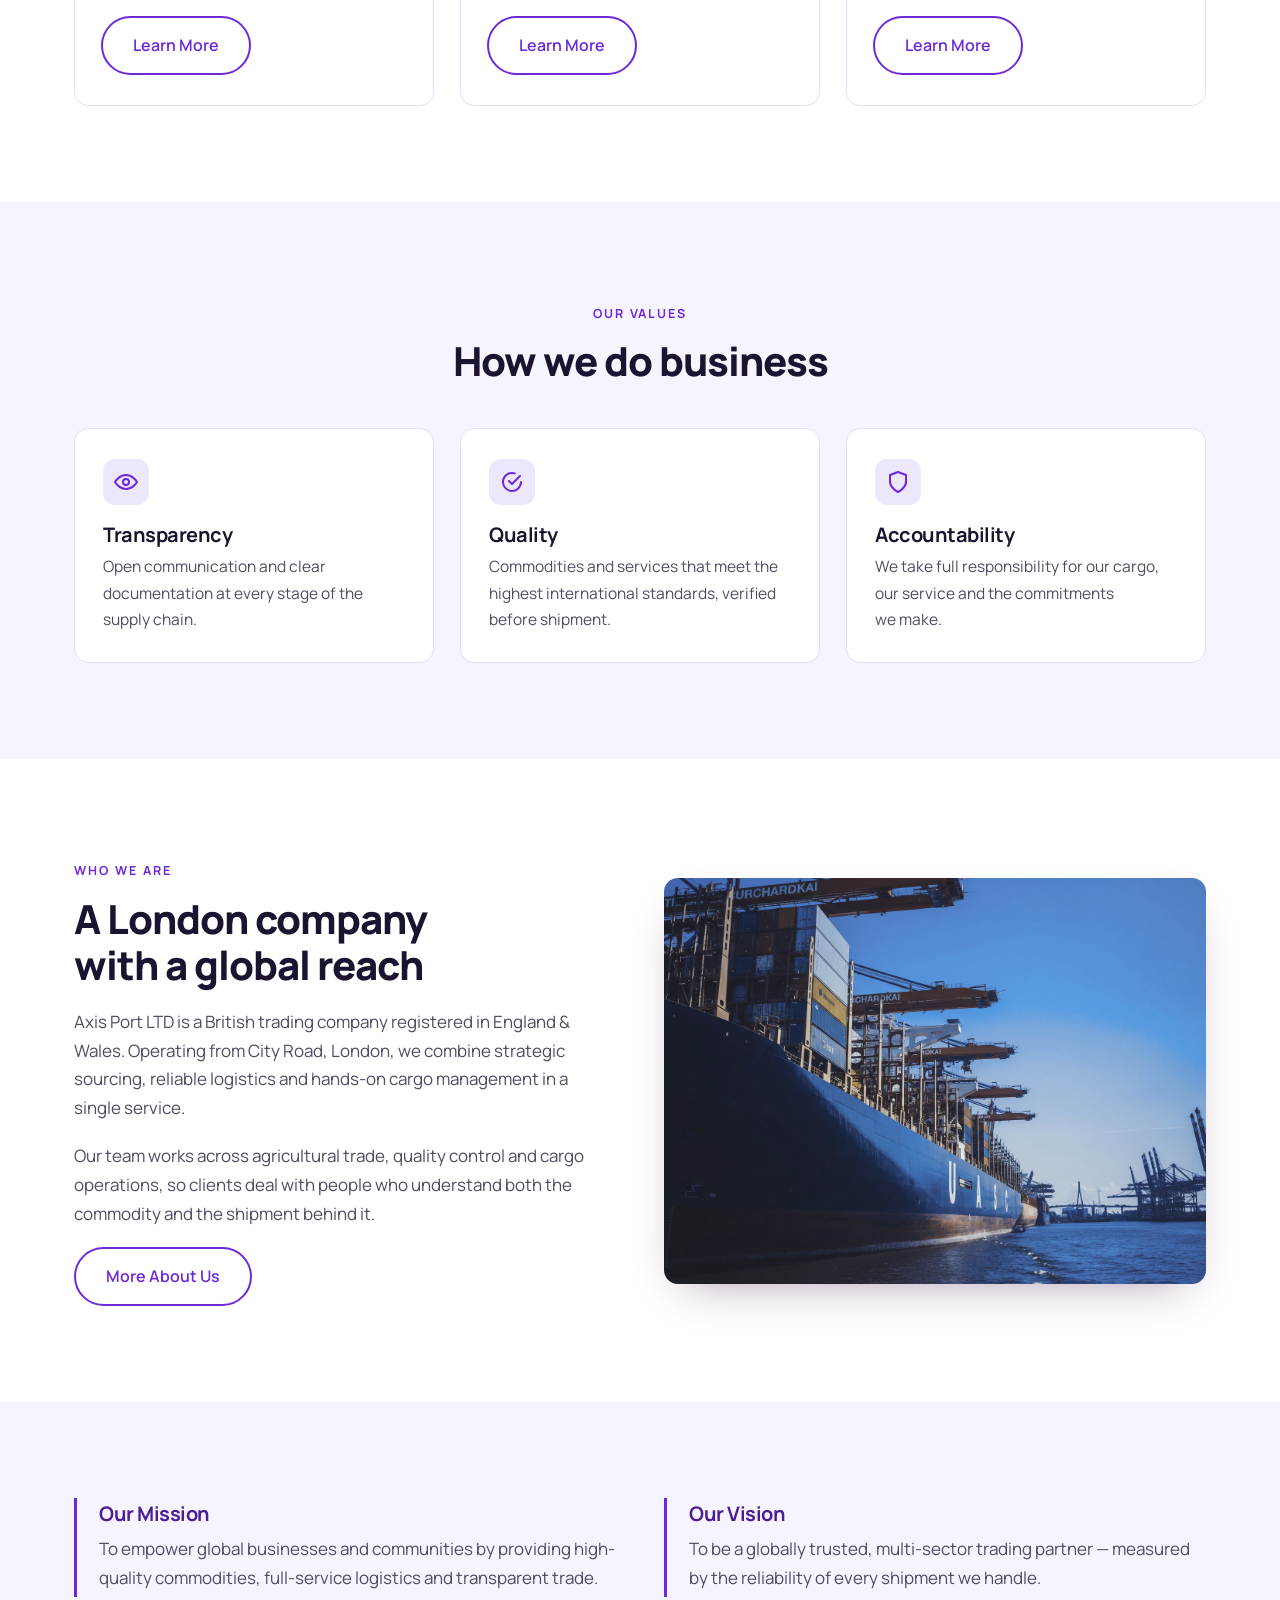
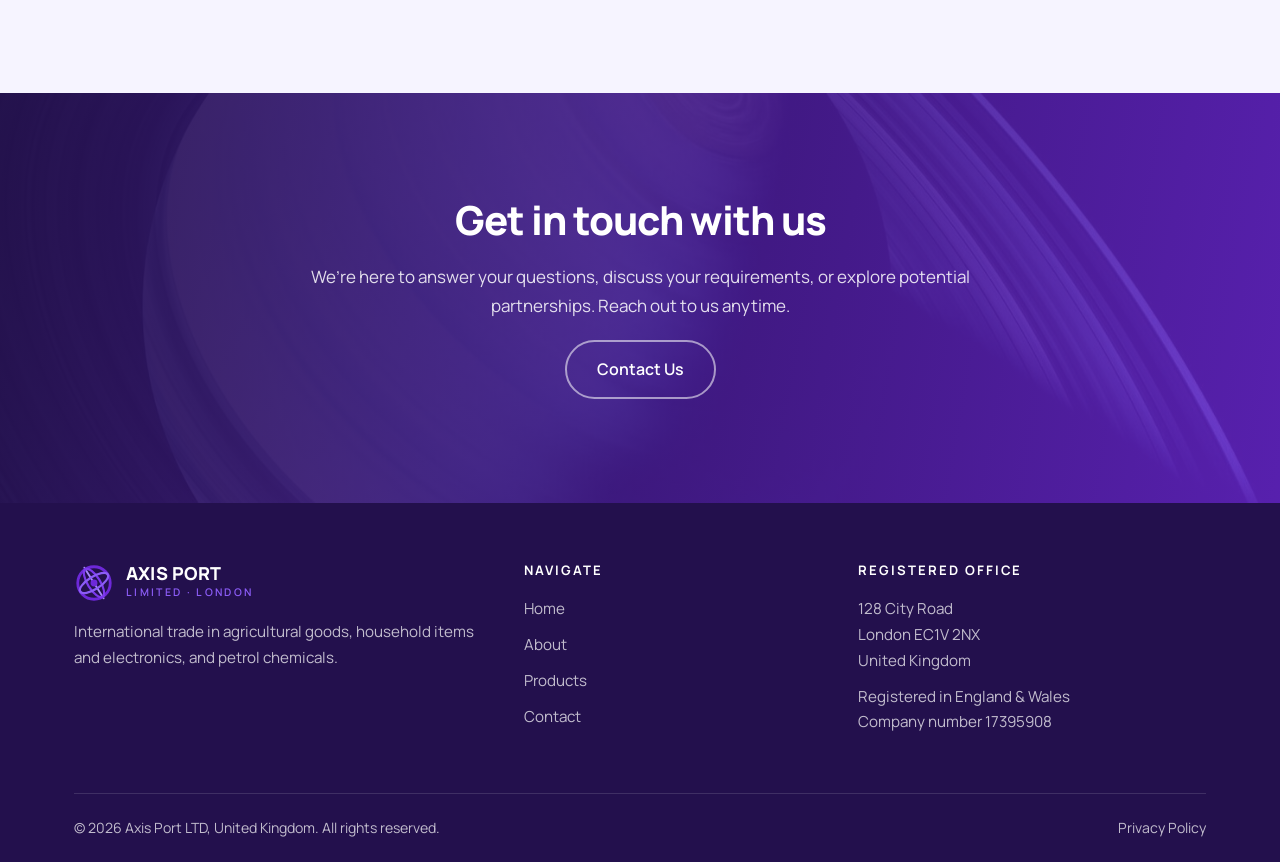
==== commit 76501e58: "Design pass: typeface, trust strip, spacing fixes - Self-hosted Manrope (no request to Google Fonts)" ====
--- a/index.html
+++ b/index.html
@@ -17,6 +17,7 @@
 <meta property="og:image:height" content="630">
 <meta name="twitter:card" content="summary_large_image">
 <link rel="icon" href="favicon.svg" type="image/svg+xml">
+<link rel="preload" href="/fonts/manrope.woff2" as="font" type="font/woff2" crossorigin>
 <link rel="stylesheet" href="css/style.css">
 <script type="application/ld+json">
 {"@context":"https://schema.org","@type":"Organization","name":"Axis Port LTD","legalName":"Axis Port LTD",
@@ -60,6 +61,15 @@
   </div>
 </div>
 
+<div class="facts">
+  <div class="wrap">
+    <div class="fact"><span class="fact-label">Registered</span><span class="fact-value">England &amp; Wales, company number 17395908</span></div>
+    <div class="fact"><span class="fact-label">Sourcing</span><span class="fact-value">Canada, United Kingdom, Eastern Europe, Central Asia</span></div>
+    <div class="fact"><span class="fact-label">Markets</span><span class="fact-value">United Kingdom, Europe, Africa, Middle East, Asia</span></div>
+    <div class="fact"><span class="fact-label">Compliance</span><span class="fact-value">Every counterparty screened against sanctions lists</span></div>
+  </div>
+</div>
+
 <section>
   <div class="wrap">
     <div class="center measure" style="margin-bottom:48px">
@@ -134,7 +144,7 @@
       <p>Our team works across agricultural trade, quality control and cargo operations, so clients deal with people who understand both the commodity and the shipment behind it.</p>
       <a class="btn btn-outline" href="/about">More About Us</a>
     </div>
-    <img class="split-img" src="img/ship.jpg" alt="Container vessel loading at port">
+    <img class="split-img img-tone" src="img/ship.jpg" alt="Container vessel loading at port">
   </div>
 </section>
 
--- a/css/style.css
+++ b/css/style.css
@@ -1,4 +1,10 @@
 /* Axis Port LTD — one stylesheet, no build step, no dependencies. */
+
+/* Manrope, self-hosted (SIL Open Font Licence): no request to Google, so no visitor data leaves the site. */
+@font-face {
+  font-family: "Manrope"; font-style: normal; font-weight: 400 800; font-display: swap;
+  src: url("../fonts/manrope.woff2") format("woff2");
+}
 
 :root {
   --purple: #6d28d9;
@@ -23,17 +29,18 @@
 
 body {
   margin: 0;
-  font: 400 17px/1.7 -apple-system, BlinkMacSystemFont, "Segoe UI", Roboto, "Helvetica Neue", Arial, sans-serif;
+  font: 400 17px/1.7 "Manrope", -apple-system, BlinkMacSystemFont, "Segoe UI", Roboto, "Helvetica Neue", Arial, sans-serif;
   color: var(--body);
   background: var(--white);
   -webkit-font-smoothing: antialiased;
 }
 
-h1, h2, h3, h4 { color: var(--ink); line-height: 1.2; margin: 0 0 .5em; font-weight: 700; letter-spacing: -.02em; }
+h1, h2, h3, h4 { color: var(--ink); line-height: 1.15; margin: 0 0 .5em; font-weight: 800; letter-spacing: -.025em; text-wrap: balance; }
+h3, h4 { font-weight: 700; }
 h1 { font-size: clamp(2.1rem, 5vw, 3.4rem); }
 h2 { font-size: clamp(1.7rem, 3.6vw, 2.5rem); }
 h3 { font-size: 1.25rem; }
-p { margin: 0 0 1.1em; }
+p { margin: 0 0 1.1em; text-wrap: pretty; }
 a { color: var(--purple); }
 img { max-width: 100%; display: block; }
 
@@ -130,6 +137,17 @@
    ponytail: delete this rule once a real petrochemicals photograph replaces img/petrochemicals.jpg */
 .img-oil { filter: hue-rotate(85deg) saturate(.85); }
 
+/* trust strip under the hero */
+.facts { border-bottom: 1px solid var(--line); background: var(--white); }
+.facts .wrap { display: grid; grid-template-columns: repeat(4, 1fr); }
+.fact { padding: 26px 22px; border-left: 1px solid var(--line); }
+.fact:first-child { border-left: 0; padding-left: 0; }
+.fact-label { display: block; font-size: .72rem; font-weight: 700; letter-spacing: .16em; text-transform: uppercase; color: var(--purple); margin-bottom: 6px; }
+.fact-value { display: block; color: var(--ink); font-weight: 600; font-size: .95rem; line-height: 1.45; }
+
+/* photos whose colours fight the palette get pulled toward it */
+.img-tone { filter: saturate(.7) hue-rotate(28deg); }
+
 /* values */
 .value { background: var(--white); border-radius: var(--radius); padding: 30px 28px; border: 1px solid var(--line); }
 .value .icon {
@@ -147,6 +165,7 @@
 .pillar { border-left: 3px solid var(--purple); padding: 4px 0 4px 22px; }
 .pillar h3 { color: var(--purple-dark); }
 .pillar p { margin: 0; }
+.grid-2:has(> .pillar) { align-items: start; }
 
 /* product detail rows */
 .detail { display: grid; grid-template-columns: repeat(auto-fit, minmax(320px, 1fr)); gap: 48px; align-items: center; }
@@ -167,7 +186,7 @@
   background: linear-gradient(100deg, rgba(35, 16, 77, .95), rgba(109, 40, 217, .8));
 }
 .cta-bg { position: absolute; inset: 0; width: 100%; height: 100%; object-fit: cover; }
-.cta .wrap { position: relative; z-index: 2; }
+.cta .wrap { position: relative; z-index: 2; padding-block: clamp(64px, 9vw, 104px); }
 .cta h2 { color: var(--white); }
 .cta p { color: rgba(255, 255, 255, .85); }
 
@@ -226,4 +245,13 @@
   .nav a { padding: 12px 14px; }
   .contact-grid, .footer-grid { grid-template-columns: 1fr; gap: 36px; }
   .detail:nth-child(even) .detail-media { order: 0; }
-}
+  .facts .wrap { grid-template-columns: 1fr 1fr; }
+  .fact { padding: 20px 16px; }
+  .fact:nth-child(odd) { border-left: 0; padding-left: 0; }
+  .fact:nth-child(n+3) { border-top: 1px solid var(--line); }
+}
+@media (max-width: 520px) {
+  .facts .wrap { grid-template-columns: 1fr; }
+  .fact { border-left: 0; padding-left: 0; }
+  .fact + .fact { border-top: 1px solid var(--line); }
+}
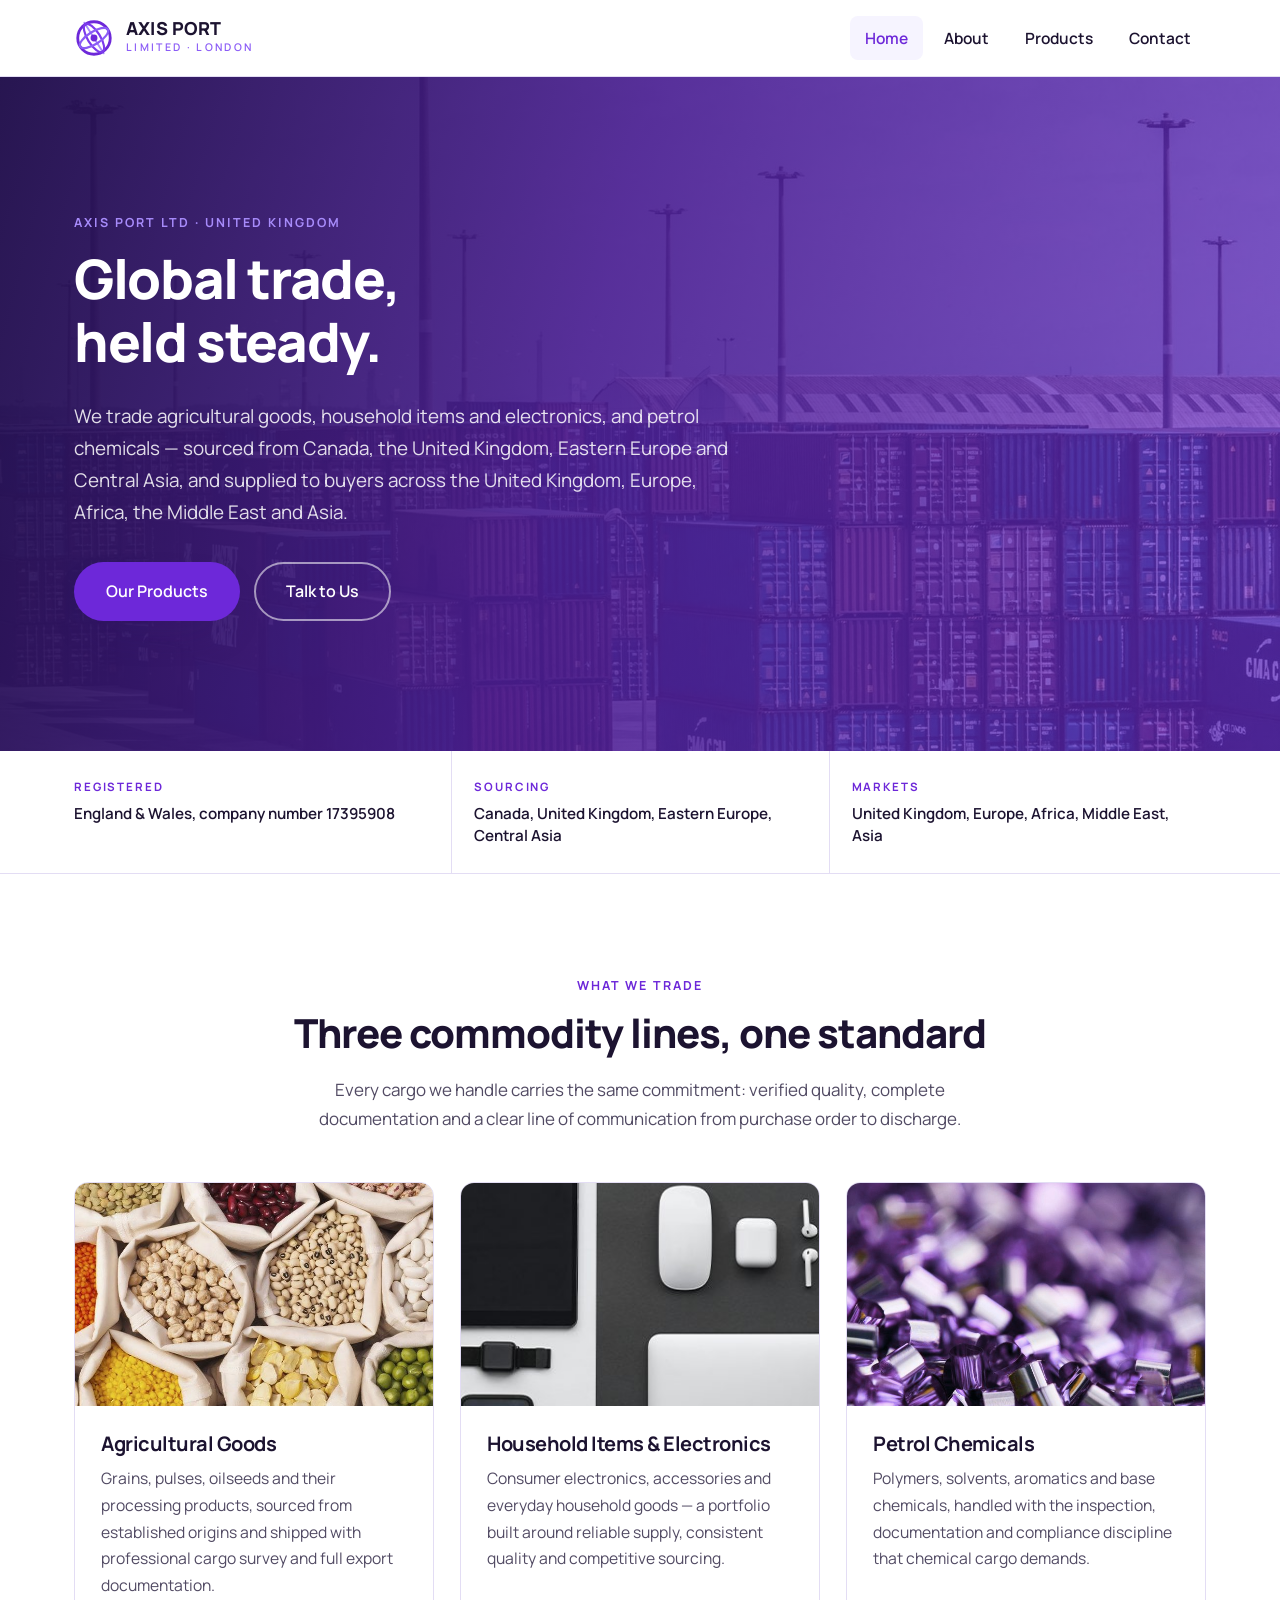
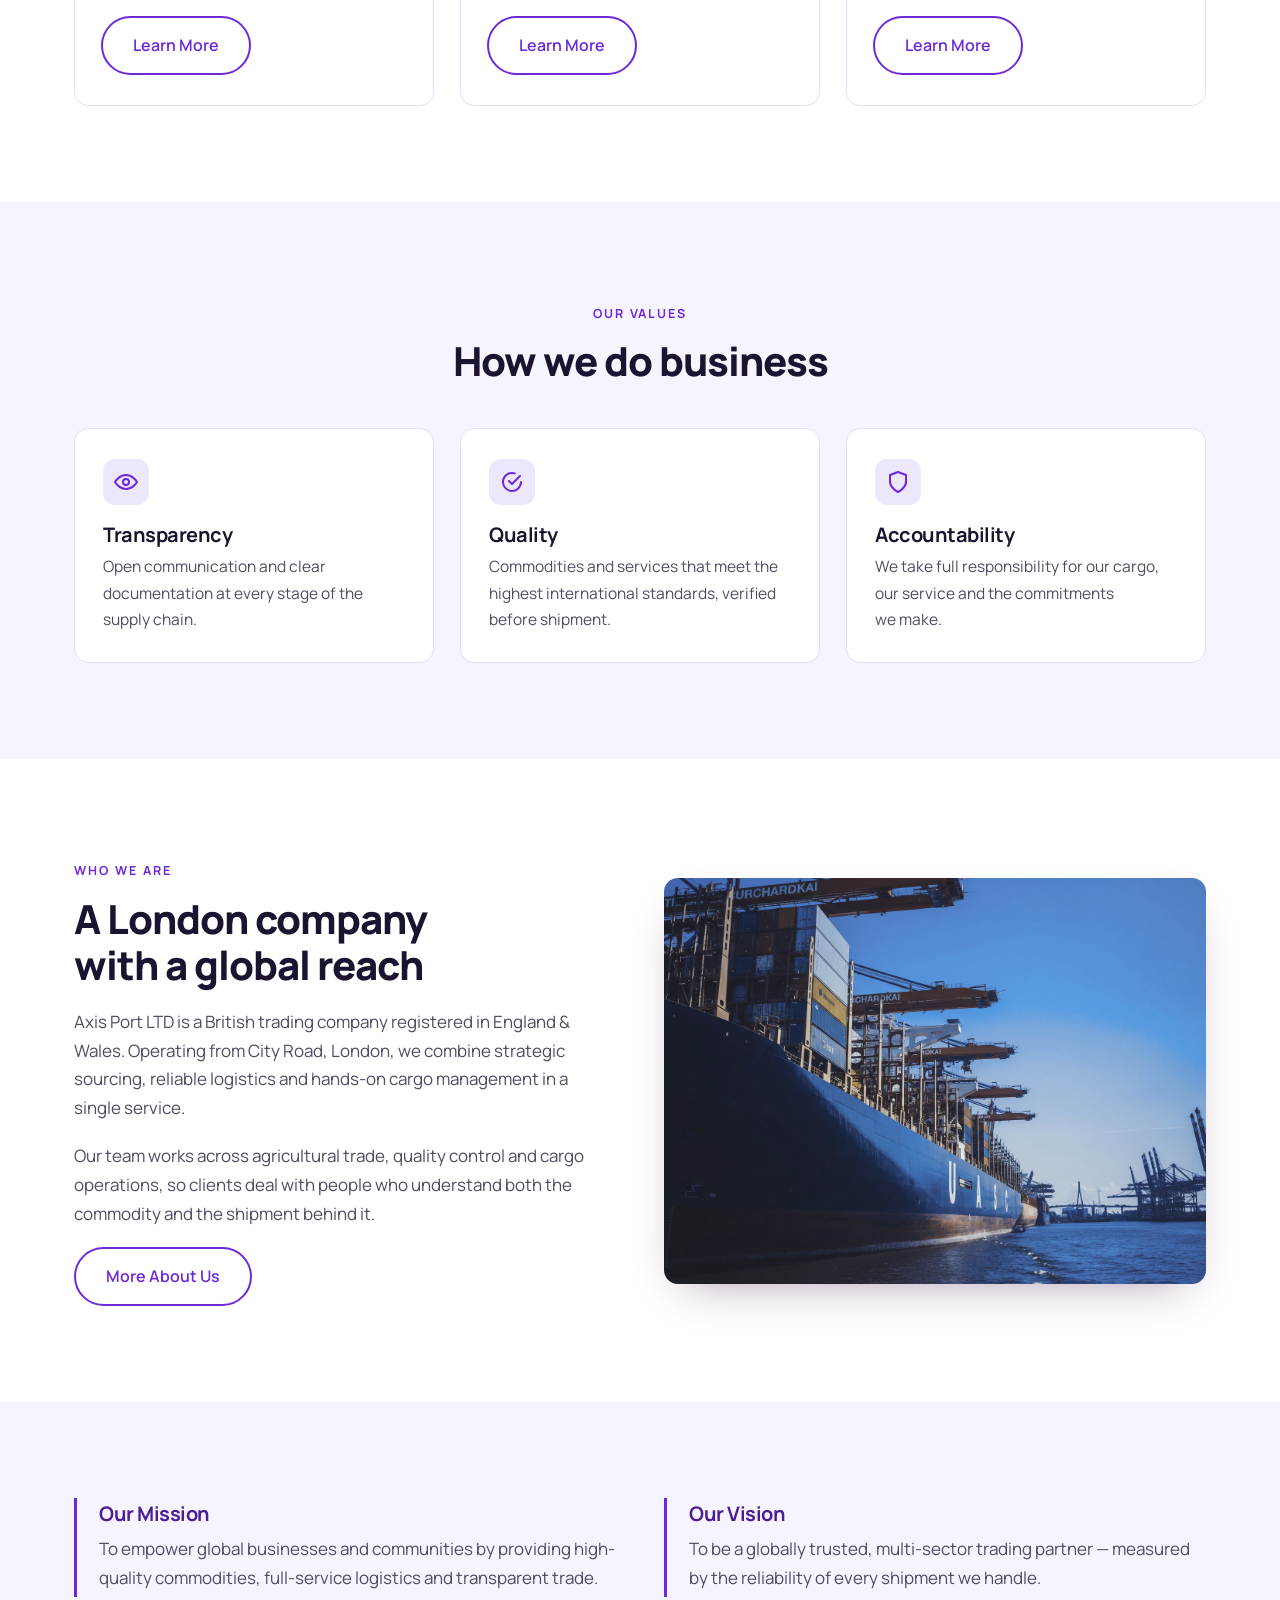
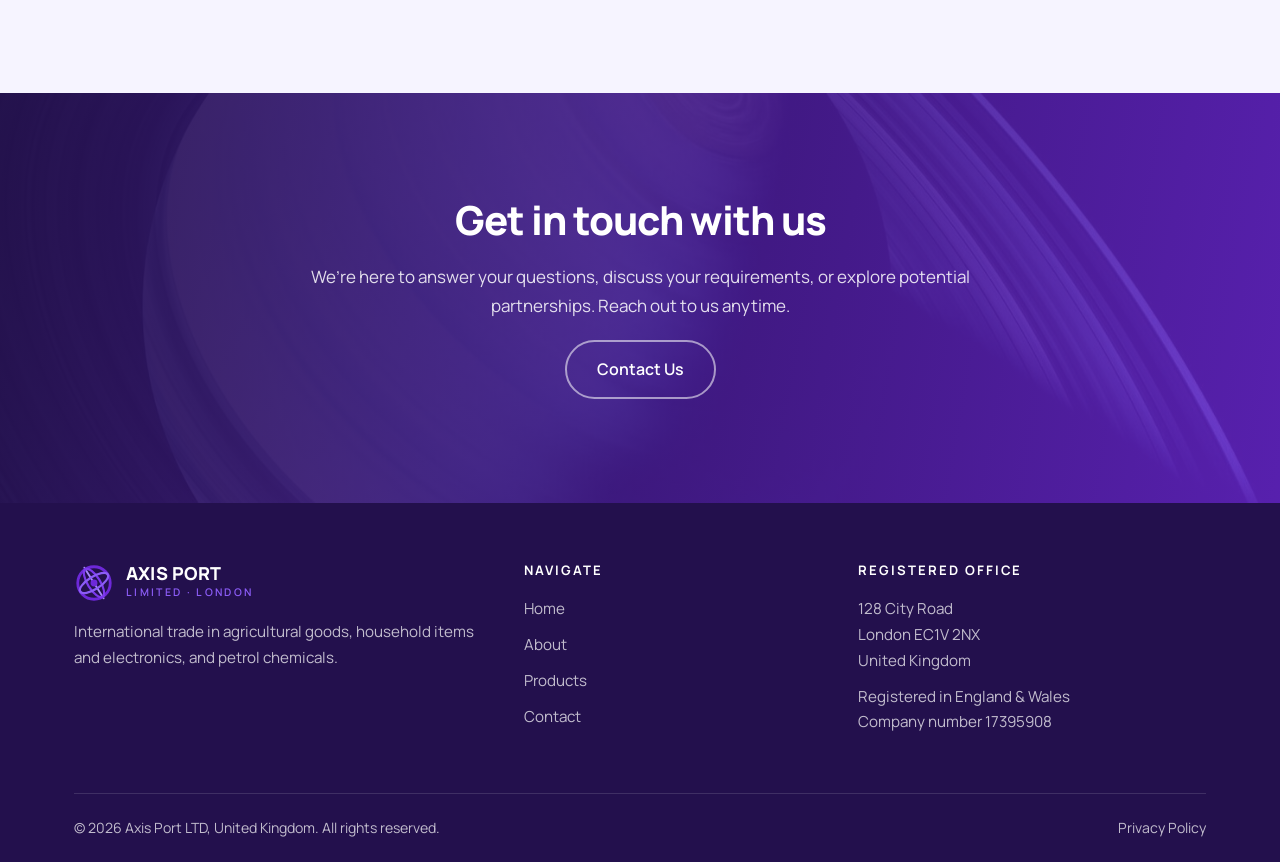
==== commit 12617505: "Trust strip: drop the compliance item Co-Authored-By: Claude Opus 5.5 (1M context) <noreply@anthropi" ====
--- a/index.html
+++ b/index.html
@@ -66,7 +66,6 @@
     <div class="fact"><span class="fact-label">Registered</span><span class="fact-value">England &amp; Wales, company number 17395908</span></div>
     <div class="fact"><span class="fact-label">Sourcing</span><span class="fact-value">Canada, United Kingdom, Eastern Europe, Central Asia</span></div>
     <div class="fact"><span class="fact-label">Markets</span><span class="fact-value">United Kingdom, Europe, Africa, Middle East, Asia</span></div>
-    <div class="fact"><span class="fact-label">Compliance</span><span class="fact-value">Every counterparty screened against sanctions lists</span></div>
   </div>
 </div>
 
--- a/css/style.css
+++ b/css/style.css
@@ -139,7 +139,7 @@
 
 /* trust strip under the hero */
 .facts { border-bottom: 1px solid var(--line); background: var(--white); }
-.facts .wrap { display: grid; grid-template-columns: repeat(4, 1fr); }
+.facts .wrap { display: grid; grid-template-columns: repeat(3, 1fr); }
 .fact { padding: 26px 22px; border-left: 1px solid var(--line); }
 .fact:first-child { border-left: 0; padding-left: 0; }
 .fact-label { display: block; font-size: .72rem; font-weight: 700; letter-spacing: .16em; text-transform: uppercase; color: var(--purple); margin-bottom: 6px; }
@@ -245,12 +245,8 @@
   .nav a { padding: 12px 14px; }
   .contact-grid, .footer-grid { grid-template-columns: 1fr; gap: 36px; }
   .detail:nth-child(even) .detail-media { order: 0; }
-  .facts .wrap { grid-template-columns: 1fr 1fr; }
-  .fact { padding: 20px 16px; }
-  .fact:nth-child(odd) { border-left: 0; padding-left: 0; }
-  .fact:nth-child(n+3) { border-top: 1px solid var(--line); }
-}
-@media (max-width: 520px) {
+}
+@media (max-width: 760px) {
   .facts .wrap { grid-template-columns: 1fr; }
   .fact { border-left: 0; padding-left: 0; }
   .fact + .fact { border-top: 1px solid var(--line); }
